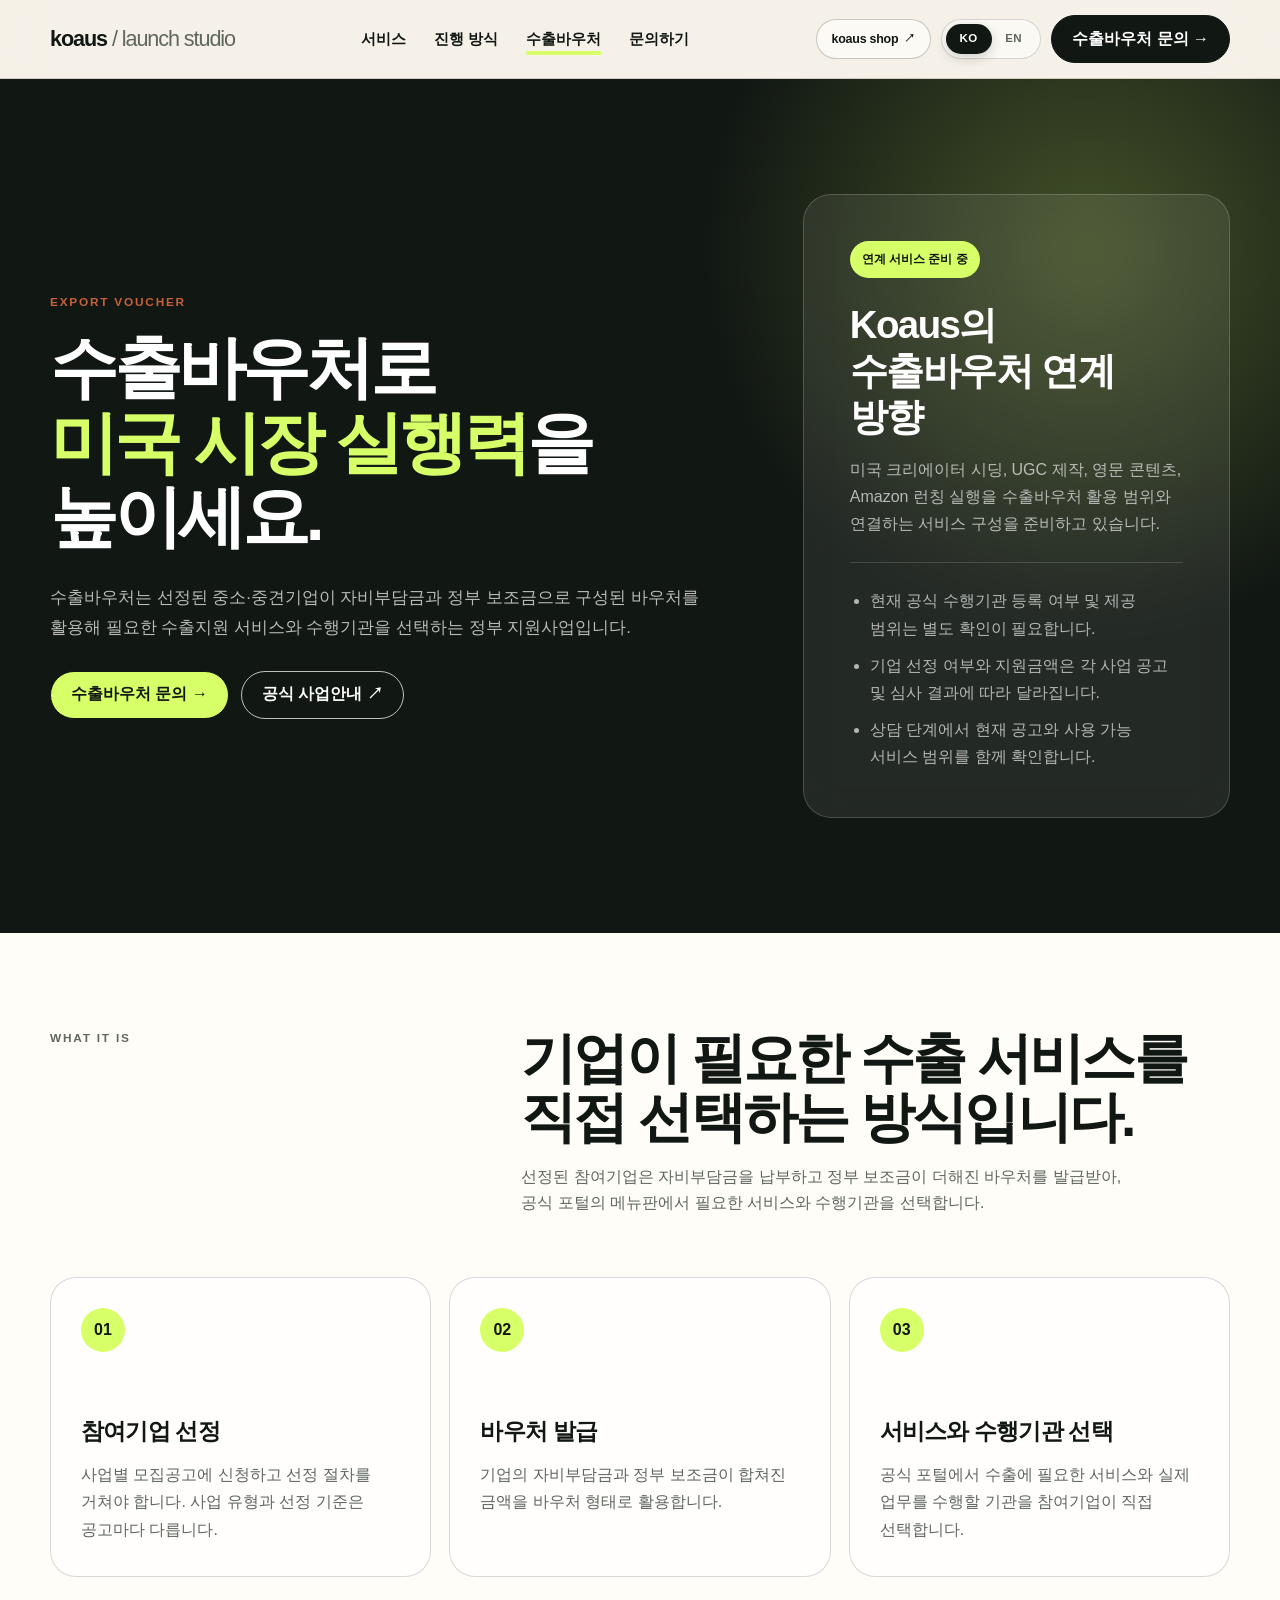
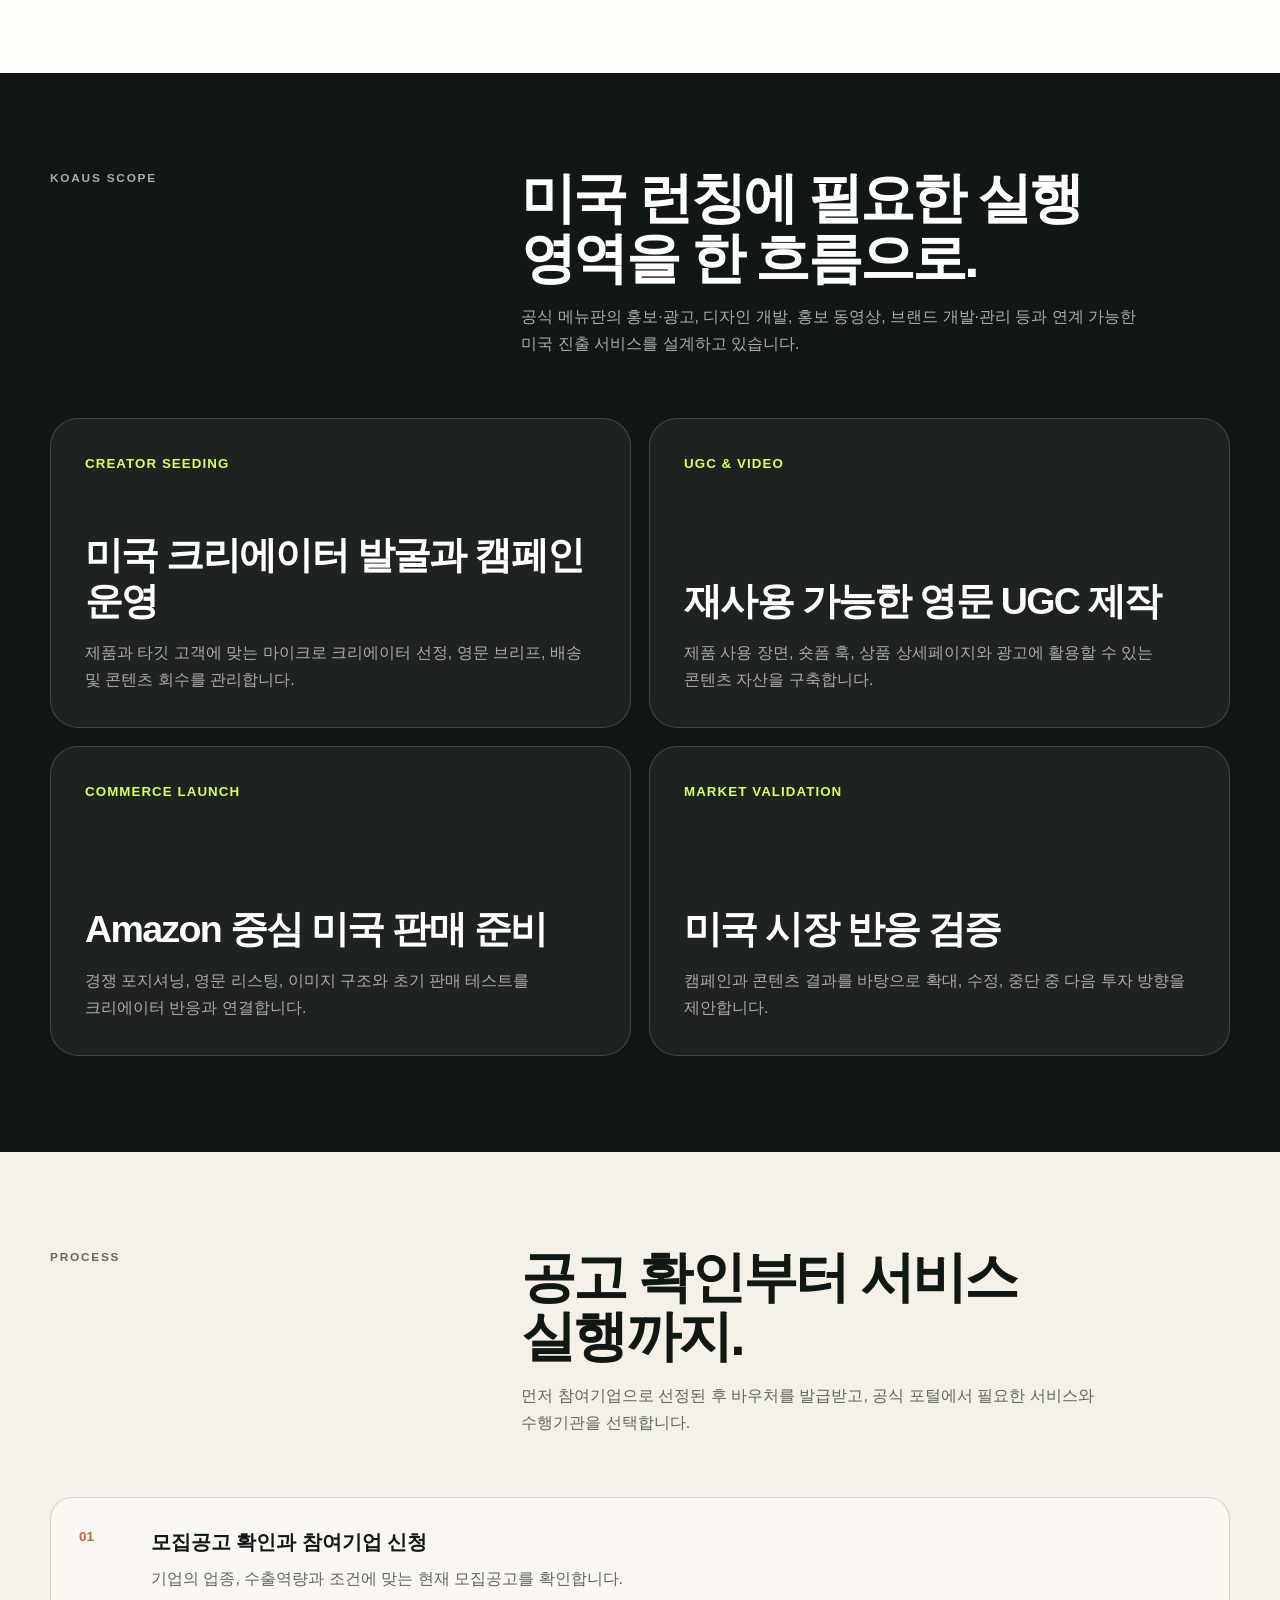
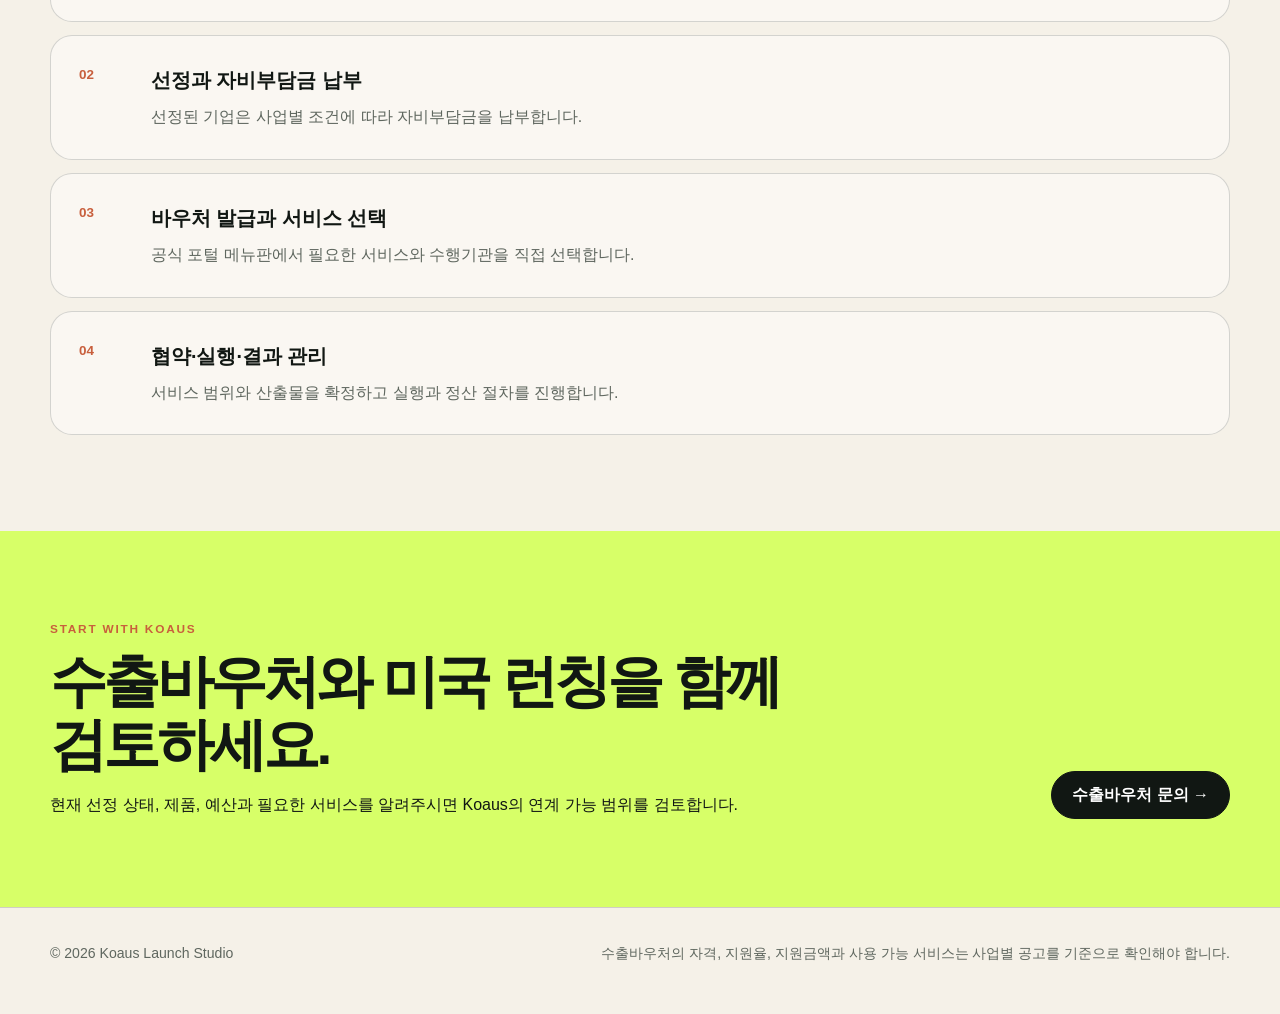
==== export-voucher.html @ f1a24486 "Build Koaus launch studio MVP" ====
<!DOCTYPE html>
<html lang="ko">
<head>
  <meta charset="UTF-8" />
  <meta name="viewport" content="width=device-width, initial-scale=1.0" />
  <meta
    name="description"
    content="수출바우처 제도를 활용한 Koaus 미국 시장 진출 연계 서비스 안내입니다."
  />
  <meta name="theme-color" content="#111713" />
  <title>Koaus Launch Studio - 수출바우처 미국 진출 안내</title>
  <link rel="stylesheet" href="css/koahouse.css" />
  <link rel="stylesheet" href="css/koahouse-v2.css" />
  <script src="js/koahouse.js" defer></script>
</head>
<body class="export-voucher-page">
  <a class="skip-link" href="#main-content" data-i18n="skip">본문으로 바로가기</a>

  <header class="site-header">
    <div class="shell header-inner">
      <a class="wordmark" href="index.html" aria-label="Koaus home">koaus <span>/ launch studio</span></a>

      <nav class="desktop-nav" aria-label="Primary navigation">
        <a href="index.html#services" data-i18n="navServices">서비스</a>
        <a href="index.html#process" data-i18n="navProcess">진행 방식</a>
        <a class="is-current" href="export-voucher.html" data-i18n="navExportVoucher">수출바우처</a>
        <a href="index.html#contact" data-i18n="navContact">문의하기</a>
      </nav>

      <div class="header-actions">
        <a class="shop-switch-link" href="http://localhost:8001" aria-label="Go to Koaus Shop">
          koaus shop <span aria-hidden="true">↗</span>
        </a>

        <div class="language-toggle" aria-label="Language switcher">
          <button type="button" data-language="ko" class="is-active">KO</button>
          <button type="button" data-language="en">EN</button>
        </div>

        <a class="button button--dark" href="index.html?inquiry=export-voucher#contact" data-i18n="exportInquiryButton">
          수출바우처 문의
        </a>

        <button class="menu-toggle" type="button" aria-expanded="false" aria-controls="mobile-menu">
          ☰
        </button>
      </div>
    </div>

    <nav class="mobile-menu" id="mobile-menu" hidden>
      <a href="index.html#services" data-i18n="navServices">서비스</a>
      <a href="index.html#process" data-i18n="navProcess">진행 방식</a>
      <a class="mobile-export-voucher-link" href="export-voucher.html" data-i18n="navExportVoucher">수출바우처</a>
      <a href="index.html?inquiry=export-voucher#contact" data-i18n="exportInquiryButton">수출바우처 문의</a>
      <a class="mobile-shop-link" href="http://localhost:8001">koaus shop <span aria-hidden="true">↗</span></a>
    </nav>
  </header>

  <main id="main-content">
    <section class="export-hero">
      <div class="shell export-hero__grid">
        <div class="export-hero__copy" data-reveal>
          <p class="section-kicker" data-i18n="exportKicker">EXPORT VOUCHER</p>
          <h1 data-i18n="exportTitle">수출바우처로<br /><em>미국 시장 실행력</em>을 높이세요.</h1>
          <p data-i18n="exportIntro">
            수출바우처는 선정된 중소·중견기업이 자비부담금과 정부 보조금으로 구성된 바우처를 활용해
            필요한 수출지원 서비스와 수행기관을 선택하는 정부 지원사업입니다.
          </p>
          <div class="hero-actions">
            <a class="button button--lime" href="index.html?inquiry=export-voucher#contact" data-i18n="exportInquiryButton">
              수출바우처 문의 →
            </a>
            <a
              class="button button--ghost export-official-link"
              href="https://www.exportvoucher.com/portal/bizinfo/voucher_01"
              target="_blank"
              rel="noopener noreferrer"
              data-i18n="officialPortal"
            >
              공식 사업안내 ↗
            </a>
          </div>
        </div>

        <aside class="export-status-card" data-reveal>
          <span class="export-status-card__badge" data-i18n="preparingBadge">연계 서비스 준비 중</span>
          <h2 data-i18n="exportStatusTitle">Koaus의 수출바우처 연계 방향</h2>
          <p data-i18n="exportStatusBody">
            미국 크리에이터 시딩, UGC 제작, 영문 콘텐츠, Amazon 런칭 실행을 수출바우처 활용 범위와 연결하는
            서비스 구성을 준비하고 있습니다.
          </p>
          <ul>
            <li data-i18n="exportStatus1">현재 공식 수행기관 등록 여부 및 제공 범위는 별도 확인이 필요합니다.</li>
            <li data-i18n="exportStatus2">기업 선정 여부와 지원금액은 각 사업 공고 및 심사 결과에 따라 달라집니다.</li>
            <li data-i18n="exportStatus3">상담 단계에서 현재 공고와 사용 가능 서비스 범위를 함께 확인합니다.</li>
          </ul>
        </aside>
      </div>
    </section>

    <section class="section section--cream">
      <div class="shell">
        <div class="section-heading" data-reveal>
          <p class="section-kicker" data-i18n="exportWhatKicker">WHAT IT IS</p>
          <div>
            <h2 data-i18n="exportWhatTitle">기업이 필요한 수출 서비스를 직접 선택하는 방식입니다.</h2>
            <p data-i18n="exportWhatBody">
              선정된 참여기업은 자비부담금을 납부하고 정부 보조금이 더해진 바우처를 발급받아,
              공식 포털의 메뉴판에서 필요한 서비스와 수행기관을 선택합니다.
            </p>
          </div>
        </div>

        <div class="export-info-grid">
          <article class="export-info-card" data-reveal>
            <span>01</span>
            <h3 data-i18n="exportCard1Title">참여기업 선정</h3>
            <p data-i18n="exportCard1Body">
              사업별 모집공고에 신청하고 선정 절차를 거쳐야 합니다. 사업 유형과 선정 기준은 공고마다 다릅니다.
            </p>
          </article>
          <article class="export-info-card" data-reveal>
            <span>02</span>
            <h3 data-i18n="exportCard2Title">바우처 발급</h3>
            <p data-i18n="exportCard2Body">
              기업의 자비부담금과 정부 보조금이 합쳐진 금액을 바우처 형태로 활용합니다.
            </p>
          </article>
          <article class="export-info-card" data-reveal>
            <span>03</span>
            <h3 data-i18n="exportCard3Title">서비스와 수행기관 선택</h3>
            <p data-i18n="exportCard3Body">
              공식 포털에서 수출에 필요한 서비스와 실제 업무를 수행할 기관을 참여기업이 직접 선택합니다.
            </p>
          </article>
        </div>
      </div>
    </section>

    <section class="section section--ink">
      <div class="shell">
        <div class="section-heading" data-reveal>
          <p class="section-kicker" data-i18n="exportServiceKicker">KOAUS SCOPE</p>
          <div>
            <h2 data-i18n="exportServiceTitle">미국 런칭에 필요한 실행 영역을 한 흐름으로.</h2>
            <p data-i18n="exportServiceBody">
              공식 메뉴판의 홍보·광고, 디자인 개발, 홍보 동영상, 브랜드 개발·관리 등과 연계 가능한
              미국 진출 서비스를 설계하고 있습니다.
            </p>
          </div>
        </div>

        <div class="export-scope-grid">
          <article class="export-scope-card" data-reveal>
            <small data-i18n="exportScope1Small">Creator Seeding</small>
            <h3 data-i18n="exportScope1Title">미국 크리에이터 발굴과 캠페인 운영</h3>
            <p data-i18n="exportScope1Body">
              제품과 타깃 고객에 맞는 마이크로 크리에이터 선정, 영문 브리프, 배송 및 콘텐츠 회수를 관리합니다.
            </p>
          </article>

          <article class="export-scope-card" data-reveal>
            <small data-i18n="exportScope2Small">UGC & Video</small>
            <h3 data-i18n="exportScope2Title">재사용 가능한 영문 UGC 제작</h3>
            <p data-i18n="exportScope2Body">
              제품 사용 장면, 숏폼 훅, 상품 상세페이지와 광고에 활용할 수 있는 콘텐츠 자산을 구축합니다.
            </p>
          </article>

          <article class="export-scope-card" data-reveal>
            <small data-i18n="exportScope3Small">Commerce Launch</small>
            <h3 data-i18n="exportScope3Title">Amazon 중심 미국 판매 준비</h3>
            <p data-i18n="exportScope3Body">
              경쟁 포지셔닝, 영문 리스팅, 이미지 구조와 초기 판매 테스트를 크리에이터 반응과 연결합니다.
            </p>
          </article>

          <article class="export-scope-card" data-reveal>
            <small data-i18n="exportScope4Small">Market Validation</small>
            <h3 data-i18n="exportScope4Title">미국 시장 반응 검증</h3>
            <p data-i18n="exportScope4Body">
              캠페인과 콘텐츠 결과를 바탕으로 확대, 수정, 중단 중 다음 투자 방향을 제안합니다.
            </p>
          </article>
        </div>
      </div>
    </section>

    <section class="section export-process-section">
      <div class="shell">
        <div class="section-heading" data-reveal>
          <p class="section-kicker" data-i18n="exportProcessKicker">PROCESS</p>
          <div>
            <h2 data-i18n="exportProcessTitle">공고 확인부터 서비스 실행까지.</h2>
            <p data-i18n="exportProcessBody">
              먼저 참여기업으로 선정된 후 바우처를 발급받고, 공식 포털에서 필요한 서비스와 수행기관을 선택합니다.
            </p>
          </div>
        </div>

        <ol class="export-process-list">
          <li data-reveal>
            <b>01</b>
            <div>
              <h3 data-i18n="exportStep1Title">모집공고 확인과 참여기업 신청</h3>
              <p data-i18n="exportStep1Body">기업의 업종, 수출역량과 조건에 맞는 현재 모집공고를 확인합니다.</p>
            </div>
          </li>
          <li data-reveal>
            <b>02</b>
            <div>
              <h3 data-i18n="exportStep2Title">선정과 자비부담금 납부</h3>
              <p data-i18n="exportStep2Body">선정된 기업은 사업별 조건에 따라 자비부담금을 납부합니다.</p>
            </div>
          </li>
          <li data-reveal>
            <b>03</b>
            <div>
              <h3 data-i18n="exportStep3Title">바우처 발급과 서비스 선택</h3>
              <p data-i18n="exportStep3Body">공식 포털 메뉴판에서 필요한 서비스와 수행기관을 직접 선택합니다.</p>
            </div>
          </li>
          <li data-reveal>
            <b>04</b>
            <div>
              <h3 data-i18n="exportStep4Title">협약·실행·결과 관리</h3>
              <p data-i18n="exportStep4Body">서비스 범위와 산출물을 확정하고 실행과 정산 절차를 진행합니다.</p>
            </div>
          </li>
        </ol>
      </div>
    </section>

    <section class="export-final-cta">
      <div class="shell export-final-cta__inner" data-reveal>
        <div>
          <p class="section-kicker" data-i18n="exportFinalKicker">START WITH KOAUS</p>
          <h2 data-i18n="exportFinalTitle">수출바우처와 미국 런칭을 함께 검토하세요.</h2>
          <p data-i18n="exportFinalBody">
            현재 선정 상태, 제품, 예산과 필요한 서비스를 알려주시면 Koaus의 연계 가능 범위를 검토합니다.
          </p>
        </div>
        <a class="button button--dark" href="index.html?inquiry=export-voucher#contact" data-i18n="exportInquiryButton">
          수출바우처 문의 →
        </a>
      </div>
    </section>
  </main>

  <footer class="site-footer">
    <div class="shell footer-inner">
      <span>© 2026 Koaus Launch Studio</span>
      <span data-i18n="exportDisclaimer">
        수출바우처의 자격, 지원율, 지원금액과 사용 가능 서비스는 사업별 공고를 기준으로 확인해야 합니다.
      </span>
    </div>
  </footer>
</body>
</html>
---- css/koahouse.css ----
:root {
  --ink: #111713;
  --paper: #f5f1e8;
  --cream: #fffdf8;
  --sage: #cbd8c8;
  --lime: #d7ff68;
  --rust: #c85f3d;
  --line: rgba(17, 23, 19, 0.16);
  --muted: #5f675f;
  --radius: 28px;
  --shadow: 0 24px 80px rgba(34, 43, 35, 0.12);
}

* { box-sizing: border-box; }
html { scroll-behavior: smooth; }
body {
  margin: 0;
  color: var(--ink);
  background: var(--paper);
  font-family: Inter, ui-sans-serif, -apple-system, BlinkMacSystemFont, "Segoe UI", sans-serif;
  line-height: 1.55;
}
a { color: inherit; }
button, input, select, textarea { font: inherit; }
img, video { display: block; max-width: 100%; }
.shell { width: min(1180px, calc(100% - 40px)); margin: 0 auto; }
.skip-link { position: fixed; left: 16px; top: -80px; background: var(--ink); color: white; padding: 12px 16px; z-index: 99; }
.skip-link:focus { top: 16px; }

.site-header {
  position: sticky;
  top: 0;
  z-index: 20;
  backdrop-filter: blur(18px);
  background: rgba(245, 241, 232, 0.88);
  border-bottom: 1px solid var(--line);
}
.header-inner { min-height: 78px; display: flex; align-items: center; justify-content: space-between; gap: 24px; }
.wordmark { text-decoration: none; font-size: 1.35rem; font-weight: 850; letter-spacing: -0.05em; }
.wordmark span { font-weight: 500; color: var(--muted); }
.desktop-nav { display: flex; align-items: center; gap: 28px; }
.desktop-nav a { text-decoration: none; font-size: 0.92rem; font-weight: 700; }
.header-actions { display: flex; gap: 10px; align-items: center; }
.button {
  border: 1px solid var(--ink);
  border-radius: 999px;
  min-height: 48px;
  padding: 0 20px;
  display: inline-flex;
  align-items: center;
  justify-content: center;
  gap: 9px;
  font-weight: 800;
  text-decoration: none;
  cursor: pointer;
  transition: transform .2s ease, box-shadow .2s ease, background .2s ease;
}
.button:hover { transform: translateY(-2px); box-shadow: 0 10px 24px rgba(0,0,0,.11); }
.button--dark { background: var(--ink); color: white; }
.button--lime { background: var(--lime); color: var(--ink); }
.button--ghost { background: transparent; }
.menu-toggle { display: none; border: 0; background: transparent; font-size: 1.45rem; }
.mobile-menu { padding: 8px 20px 24px; display: grid; gap: 12px; border-top: 1px solid var(--line); }
.mobile-menu[hidden] { display: none; }
.mobile-menu a { text-decoration: none; font-weight: 750; }

.hero { padding: 54px 0 28px; }
.hero-grid { display: grid; grid-template-columns: 1.08fr .92fr; gap: 34px; align-items: stretch; }
.hero-copy, .hero-visual { min-height: 610px; border-radius: 36px; overflow: hidden; }
.hero-copy { padding: clamp(34px, 6vw, 76px); background: var(--ink); color: white; display: flex; flex-direction: column; justify-content: center; }
.eyebrow { text-transform: uppercase; letter-spacing: .16em; font-size: .75rem; font-weight: 850; color: var(--lime); }
h1 { margin: 18px 0 22px; max-width: 820px; font-size: clamp(3.2rem, 7.3vw, 7.6rem); line-height: .92; letter-spacing: -.075em; }
h1 em { color: var(--lime); font-style: normal; }
.hero-copy > p:not(.eyebrow) { max-width: 660px; color: rgba(255,255,255,.74); font-size: clamp(1rem, 1.7vw, 1.25rem); }
.hero-actions { margin-top: 28px; display: flex; flex-wrap: wrap; gap: 12px; }
.hero-proof { margin-top: 34px; padding-top: 26px; border-top: 1px solid rgba(255,255,255,.18); display: grid; grid-template-columns: repeat(3, 1fr); gap: 18px; }
.hero-proof strong { display: block; font-size: 1.4rem; }
.hero-proof span { display: block; color: rgba(255,255,255,.58); font-size: .82rem; }
.hero-visual { position: relative; background: #d8cab6; }
.hero-visual img { width: 100%; height: 100%; object-fit: cover; }
.hero-card { position: absolute; left: 24px; right: 24px; bottom: 24px; padding: 22px; border-radius: 22px; background: rgba(255,253,248,.9); backdrop-filter: blur(16px); box-shadow: var(--shadow); }
.hero-card-top { display: flex; align-items: center; justify-content: space-between; gap: 16px; }
.hero-card h2 { margin: 8px 0 4px; font-size: 1.45rem; letter-spacing: -.04em; }
.hero-card p { margin: 0; color: var(--muted); }
.pill { border-radius: 999px; padding: 7px 10px; background: var(--lime); font-size: .76rem; font-weight: 850; }

.logo-strip { padding: 24px 0 70px; }
.logo-strip-inner { padding: 22px 26px; display: flex; align-items: center; justify-content: space-between; gap: 18px; border-top: 1px solid var(--line); border-bottom: 1px solid var(--line); color: var(--muted); }
.logo-strip strong { color: var(--ink); }

.section { padding: 96px 0; }
.section--cream { background: var(--cream); }
.section--ink { background: var(--ink); color: white; }
.section-heading { display: grid; grid-template-columns: .75fr 1.25fr; gap: 46px; align-items: start; margin-bottom: 44px; }
.section-kicker { margin: 0; text-transform: uppercase; letter-spacing: .15em; font-size: .74rem; font-weight: 850; color: var(--rust); }
.section--ink .section-kicker { color: var(--lime); }
.section-heading h2 { margin: 0; font-size: clamp(2.5rem, 5vw, 5.3rem); letter-spacing: -.065em; line-height: .98; }
.section-heading p { color: var(--muted); max-width: 620px; }
.section--ink .section-heading p { color: rgba(255,255,255,.65); }

.problem-grid, .service-grid, .proof-grid { display: grid; grid-template-columns: repeat(3, 1fr); gap: 18px; }
.problem-card, .service-card, .proof-card { border: 1px solid var(--line); border-radius: var(--radius); padding: 28px; background: rgba(255,255,255,.48); }
.problem-card span, .service-card span { display: inline-flex; width: 42px; height: 42px; align-items: center; justify-content: center; border-radius: 50%; background: var(--ink); color: white; font-weight: 850; }
.problem-card h3, .service-card h3, .proof-card h3 { margin: 28px 0 12px; font-size: 1.4rem; letter-spacing: -.035em; }
.problem-card p, .service-card p, .proof-card p { margin: 0; color: var(--muted); }
.service-card { position: relative; overflow: hidden; min-height: 390px; display: flex; flex-direction: column; }
.service-card:nth-child(2) { background: var(--sage); }
.service-card:nth-child(3) { background: var(--lime); }
.service-card ul { margin: auto 0 0; padding: 22px 0 0; list-style: none; border-top: 1px solid var(--line); }
.service-card li { padding: 5px 0; font-size: .93rem; }
.service-card small { color: var(--muted); font-weight: 750; }

.process { display: grid; grid-template-columns: 1fr 1fr; gap: 18px; }
.process-visual { border-radius: 32px; overflow: hidden; min-height: 580px; }
.process-visual video, .process-visual img { width: 100%; height: 100%; object-fit: cover; }
.process-list { display: grid; gap: 12px; }
.process-step { padding: 24px; border: 1px solid rgba(255,255,255,.16); border-radius: 22px; display: grid; grid-template-columns: 48px 1fr; gap: 18px; }
.process-step b { color: var(--lime); }
.process-step h3 { margin: 0 0 6px; font-size: 1.18rem; }
.process-step p { margin: 0; color: rgba(255,255,255,.62); }

.proof-card { background: white; }
.proof-card strong { display: block; font-size: clamp(2.6rem, 5vw, 5rem); line-height: 1; letter-spacing: -.06em; }
.proof-card:nth-child(2) { background: var(--ink); color: white; }
.proof-card:nth-child(2) p { color: rgba(255,255,255,.62); }
.proof-card:nth-child(3) { background: var(--rust); color: white; }
.proof-card:nth-child(3) p { color: rgba(255,255,255,.7); }

.fit-wrap { border-radius: 36px; background: var(--sage); padding: clamp(28px, 5vw, 62px); display: grid; grid-template-columns: .8fr 1.2fr; gap: 40px; }
.fit-wrap h2 { margin: 12px 0; font-size: clamp(2.4rem, 4.5vw, 4.7rem); line-height: 1; letter-spacing: -.06em; }
.fit-list { display: grid; gap: 12px; }
.fit-item { padding: 18px 20px; background: rgba(255,255,255,.62); border-radius: 18px; display: flex; gap: 12px; align-items: flex-start; }
.fit-item b { width: 24px; height: 24px; border-radius: 50%; background: var(--ink); color: white; display: inline-flex; align-items: center; justify-content: center; flex: 0 0 auto; }

.cta { padding: 100px 0; }
.cta-card { padding: clamp(34px, 7vw, 90px); border-radius: 38px; background: var(--lime); text-align: center; }
.cta-card h2 { margin: 0 auto 18px; max-width: 900px; font-size: clamp(3rem, 7vw, 7rem); letter-spacing: -.075em; line-height: .92; }
.cta-card p { max-width: 660px; margin: 0 auto 28px; }

.site-footer { padding: 34px 0 48px; border-top: 1px solid var(--line); }
.footer-inner { display: flex; justify-content: space-between; gap: 24px; color: var(--muted); font-size: .88rem; }
.footer-links { display: flex; gap: 18px; }

[data-reveal] { opacity: 0; transform: translateY(24px); transition: opacity .7s ease, transform .7s ease; }
[data-reveal].is-visible { opacity: 1; transform: none; }

@media (max-width: 900px) {
  .desktop-nav, .header-actions .button { display: none; }
  .menu-toggle { display: inline-flex; }
  .hero-grid, .section-heading, .process, .fit-wrap { grid-template-columns: 1fr; }
  .hero-copy, .hero-visual { min-height: auto; }
  .hero-visual { aspect-ratio: 4/5; }
  .problem-grid, .service-grid, .proof-grid { grid-template-columns: 1fr; }
  .hero-proof { grid-template-columns: 1fr; }
  .logo-strip-inner { align-items: flex-start; flex-direction: column; }
}

@media (max-width: 560px) {
  .shell { width: min(100% - 24px, 1180px); }
  .header-inner { min-height: 66px; }
  .hero { padding-top: 18px; }
  .hero-copy { padding: 32px 24px; border-radius: 26px; }
  .hero-visual { border-radius: 26px; }
  h1 { font-size: 3.15rem; }
  .section { padding: 72px 0; }
  .section-heading { gap: 16px; }
  .footer-inner { flex-direction: column; }
}

@media (prefers-reduced-motion: reduce) {
  *, *::before, *::after { scroll-behavior: auto !important; transition: none !important; }
  [data-reveal] { opacity: 1; transform: none; }
}
---- css/koahouse-v2.css ----
.language-toggle{position:relative;isolation:isolate;display:grid;width:100px;height:40px;padding:4px;border:1px solid var(--line);grid-template-columns:repeat(2,1fr);align-items:stretch;border-radius:999px;background:rgba(255,255,255,.55);box-shadow:inset 0 0 0 1px rgba(255,255,255,.35);transition:border-color .2s ease,background .2s ease}.language-toggle::before{position:absolute;z-index:1;top:4px;bottom:4px;left:4px;width:46px;border-radius:999px;background:var(--ink);box-shadow:0 4px 12px rgba(17,23,19,.18);content:"";transition:transform .26s cubic-bezier(.2,.8,.2,1)}.language-toggle:has([data-language="en"].is-active)::before{transform:translateX(46px)}.language-toggle button{position:relative;z-index:2;display:grid;border:0;place-items:center;color:var(--muted);background:transparent;border-radius:999px;cursor:pointer;font-size:.72rem;font-weight:850;letter-spacing:.04em;transition:color .22s ease}.language-toggle button.is-active{color:#fff}.language-toggle:hover{border-color:rgba(17,23,19,.34);background:rgba(255,255,255,.78)}.language-toggle:focus-within{outline:3px solid rgba(215,255,104,.55);outline-offset:3px}.language-toggle button:focus-visible{outline:0}.lead-card{max-width:860px;margin:0 auto;background:rgba(255,255,255,.74);border:1px solid rgba(17,23,19,.15);border-radius:28px;padding:clamp(24px,5vw,48px);text-align:left}.lead-grid{display:grid;grid-template-columns:1fr 1fr;gap:18px}.lead-field{display:grid;gap:8px}.lead-field--full{grid-column:1/-1}.lead-field label{font-size:.86rem;font-weight:800}.lead-field input,.lead-field select,.lead-field textarea{width:100%;border:1px solid rgba(17,23,19,.22);border-radius:14px;background:#fff;padding:14px 15px;color:var(--ink)}.lead-field textarea{resize:vertical}.lead-consent{display:flex;gap:10px;align-items:flex-start;margin:18px 0;font-size:.86rem;color:var(--muted)}.lead-consent input{margin-top:4px}.form-message{min-height:1.5em;margin:12px 0 0;font-weight:800}.form-note{font-size:.78rem;color:var(--muted);margin:10px 0 0}.cta-card .lead-card h3{margin:0 0 8px;font-size:1.6rem}.cta-card .lead-card>p{margin:0 0 24px;text-align:left}.header-actions{flex-wrap:wrap}.audience-note{max-width:820px;margin:0 auto 30px;text-align:center;color:var(--muted)}@media(max-width:900px){.language-toggle{margin-left:auto}.header-actions{gap:6px}.lead-grid{grid-template-columns:1fr}.lead-field--full{grid-column:auto}}@media(max-width:560px){.wordmark span{display:none}.language-toggle{width:92px;height:38px}.language-toggle::before{width:42px}.language-toggle:has([data-language="en"].is-active)::before{transform:translateX(42px)}.lead-card{padding:22px 18px}}@media(prefers-reduced-motion:reduce){.language-toggle,.language-toggle::before,.language-toggle button{transition:none}}

/* Korean typography: smaller display type, roomier reading rhythm */
html[lang="ko"] body {
  line-height: 1.68;
  word-break: keep-all;
  overflow-wrap: break-word;
}

html[lang="ko"] h1 {
  font-size: clamp(2.75rem, 6.2vw, 6.4rem);
  line-height: 1.03;
  letter-spacing: -0.06em;
}

html[lang="ko"] .hero-copy > p:not(.eyebrow) {
  font-size: clamp(0.98rem, 1.45vw, 1.12rem);
  line-height: 1.75;
}

html[lang="ko"] .section-heading h2 {
  font-size: clamp(2.15rem, 4.3vw, 4.55rem);
  line-height: 1.08;
  letter-spacing: -0.05em;
}

html[lang="ko"] .fit-wrap h2 {
  font-size: clamp(2.05rem, 3.9vw, 4.05rem);
  line-height: 1.1;
  letter-spacing: -0.05em;
}

html[lang="ko"] .cta-card > h2 {
  font-size: clamp(2.5rem, 5.9vw, 5.85rem);
  line-height: 1.04;
  letter-spacing: -0.06em;
}

html[lang="ko"] .hero-card h2 {
  font-size: 1.3rem;
  line-height: 1.35;
}

html[lang="ko"] .problem-card h3,
html[lang="ko"] .service-card h3,
html[lang="ko"] .proof-card h3 {
  font-size: 1.25rem;
  line-height: 1.45;
}

html[lang="ko"] .process-step h3 {
  font-size: 1.08rem;
  line-height: 1.45;
}

html[lang="ko"] .cta-card .lead-card h3 {
  font-size: 1.45rem;
  line-height: 1.4;
}

@media (max-width: 560px) {
  html[lang="ko"] h1 {
    font-size: 2.65rem;
    line-height: 1.08;
  }

  html[lang="ko"] .section-heading h2 {
    font-size: 2.2rem;
    line-height: 1.12;
  }

  html[lang="ko"] .fit-wrap h2 {
    font-size: 2.15rem;
  }

  html[lang="ko"] .cta-card > h2 {
    font-size: 2.55rem;
    line-height: 1.08;
  }
}
/* End Korean typography */

/* English typography: reduced display scale */
html[lang="en"] body {
  line-height: 1.62;
}

html[lang="en"] h1 {
  font-size: clamp(2.9rem, 6.35vw, 6.55rem);
  line-height: 0.98;
  letter-spacing: -0.067em;
}

html[lang="en"] .hero-copy > p:not(.eyebrow) {
  font-size: clamp(0.98rem, 1.5vw, 1.14rem);
  line-height: 1.68;
}

html[lang="en"] .section-heading h2 {
  font-size: clamp(2.25rem, 4.45vw, 4.65rem);
  line-height: 1.02;
  letter-spacing: -0.057em;
}

html[lang="en"] .fit-wrap h2 {
  font-size: clamp(2.15rem, 4vw, 4.15rem);
  line-height: 1.04;
  letter-spacing: -0.055em;
}

html[lang="en"] .cta-card > h2 {
  font-size: clamp(2.65rem, 6vw, 5.95rem);
  line-height: 0.99;
  letter-spacing: -0.065em;
}

html[lang="en"] .hero-card h2 {
  font-size: 1.32rem;
  line-height: 1.28;
}

html[lang="en"] .problem-card h3,
html[lang="en"] .service-card h3,
html[lang="en"] .proof-card h3 {
  font-size: 1.28rem;
  line-height: 1.34;
}

html[lang="en"] .process-step h3 {
  font-size: 1.1rem;
  line-height: 1.35;
}

html[lang="en"] .cta-card .lead-card h3 {
  font-size: 1.48rem;
  line-height: 1.32;
}

@media (max-width: 560px) {
  html[lang="en"] h1 {
    font-size: 2.7rem;
    line-height: 1.02;
  }

  html[lang="en"] .section-heading h2 {
    font-size: 2.25rem;
    line-height: 1.06;
  }

  html[lang="en"] .fit-wrap h2 {
    font-size: 2.2rem;
  }

  html[lang="en"] .cta-card > h2 {
    font-size: 2.6rem;
    line-height: 1.03;
  }
}
/* End English typography */

/* UGC mosaic hero */
.hero--ugc {
  position: relative;
  isolation: isolate;
  min-height: min(900px, calc(100svh - 78px));
  padding: 0;
  overflow: hidden;
  color: #fff;
  background: #080a09;
}

.ugc-mosaic {
  position: absolute;
  z-index: -3;
  inset: -14% -2% -18%;
  display: grid;
  grid-template-columns: repeat(3, minmax(0, 1fr));
  gap: 10px;
  transform: scale(1.04);
}

.ugc-column {
  min-width: 0;
  overflow: hidden;
}

.ugc-column--1 { transform: translateY(-4%); }
.ugc-column--2 { transform: translateY(-13%); }
.ugc-column--3 { transform: translateY(-8%); }

.ugc-track {
  display: flex;
  flex-direction: column;
  animation: ugc-vertical-loop var(--ugc-duration) linear infinite;
  animation-direction: var(--ugc-direction);
  will-change: transform;
}

.ugc-loop-set {
  display: grid;
  gap: 10px;
  padding-bottom: 10px;
}

.ugc-card {
  position: relative;
  overflow: hidden;
  aspect-ratio: 9 / 16;
  min-height: 0;
  background: #222;
}

.ugc-card video {
  width: 100%;
  height: 100%;
  object-fit: cover;
  filter: saturate(.88) contrast(1.04);
}

.hero-ugc-shade {
  position: absolute;
  z-index: -2;
  inset: 0;
  background:
    linear-gradient(90deg, rgba(6, 8, 7, .95) 0%, rgba(6, 8, 7, .82) 35%, rgba(6, 8, 7, .32) 70%, rgba(6, 8, 7, .48) 100%),
    linear-gradient(180deg, rgba(6, 8, 7, .26) 0%, rgba(6, 8, 7, .08) 48%, rgba(6, 8, 7, .82) 100%);
}

.hero-ugc-inner {
  min-height: min(900px, calc(100svh - 78px));
  padding-top: clamp(72px, 10vh, 120px);
  padding-bottom: 42px;
  display: flex;
  flex-direction: column;
  justify-content: space-between;
}

.hero-ugc-copy {
  width: min(760px, 68%);
  padding-top: 3vh;
}

.hero--ugc h1 {
  max-width: 760px;
  margin: 18px 0 22px;
  text-wrap: balance;
  text-shadow: 0 5px 30px rgba(0, 0, 0, .28);
}

.hero--ugc h1 em {
  display: inline;
  padding: .01em .12em .06em;
  color: var(--ink);
  background: var(--lime);
  box-decoration-break: clone;
  -webkit-box-decoration-break: clone;
}

.hero-ugc-body {
  max-width: 650px;
  margin: 0;
  color: rgba(255, 255, 255, .78);
  font-size: clamp(1rem, 1.4vw, 1.14rem);
  line-height: 1.72;
  text-shadow: 0 2px 20px rgba(0, 0, 0, .28);
}

.button--glass {
  border-color: rgba(255, 255, 255, .72);
  color: #fff;
  background: rgba(8, 10, 9, .25);
  backdrop-filter: blur(10px);
}

.button--glass:hover {
  background: rgba(255, 255, 255, .12);
}

.hero-ugc-proof {
  width: min(760px, 70%);
  display: grid;
  grid-template-columns: repeat(3, 1fr);
  overflow: hidden;
  border: 1px solid rgba(255, 255, 255, .25);
  border-radius: 22px;
  background: rgba(8, 10, 9, .58);
  backdrop-filter: blur(14px);
  box-shadow: 0 24px 70px rgba(0, 0, 0, .2);
}

.hero-ugc-proof > div {
  min-height: 116px;
  padding: 23px 25px;
}

.hero-ugc-proof > div + div {
  border-left: 1px solid rgba(255, 255, 255, .17);
}

.hero-ugc-proof strong {
  display: block;
  margin-bottom: 9px;
  color: #fff;
  font-size: clamp(1.35rem, 2.4vw, 2rem);
  line-height: 1;
  letter-spacing: -.04em;
}

.hero-ugc-proof span {
  display: block;
  color: rgba(255, 255, 255, .63);
  font-size: .8rem;
  line-height: 1.4;
}

@keyframes ugc-vertical-loop {
  from { transform: translateY(0); }
  to { transform: translateY(-50%); }
}

@media (max-width: 900px) {
  .hero--ugc,
  .hero-ugc-inner {
    min-height: 780px;
  }

  .ugc-mosaic {
    inset: -8% -24% -12% -2%;
  }

  .hero-ugc-copy,
  .hero-ugc-proof {
    width: min(680px, 90%);
  }

  .hero-ugc-shade {
    background:
      linear-gradient(90deg, rgba(6, 8, 7, .94) 0%, rgba(6, 8, 7, .73) 58%, rgba(6, 8, 7, .42) 100%),
      linear-gradient(180deg, rgba(6, 8, 7, .18) 0%, rgba(6, 8, 7, .1) 52%, rgba(6, 8, 7, .88) 100%);
  }
}

@media (max-width: 560px) {
  .hero--ugc,
  .hero-ugc-inner {
    min-height: 760px;
  }

  .ugc-mosaic {
    inset: -4% -48% -8% -5%;
    grid-template-columns: repeat(3, minmax(180px, 1fr));
    gap: 7px;
  }

  .ugc-loop-set {
    gap: 7px;
    padding-bottom: 7px;
  }

  .hero-ugc-inner {
    padding-top: 58px;
    padding-bottom: 18px;
  }

  .hero-ugc-copy,
  .hero-ugc-proof {
    width: 100%;
  }

  .hero-ugc-body {
    max-width: 92%;
    font-size: .96rem;
  }

  .hero-ugc-proof {
    grid-template-columns: 1fr;
    border-radius: 18px;
  }

  .hero-ugc-proof > div {
    min-height: auto;
    padding: 14px 18px;
    display: grid;
    grid-template-columns: 112px 1fr;
    align-items: center;
    gap: 12px;
  }

  .hero-ugc-proof > div + div {
    border-top: 1px solid rgba(255, 255, 255, .17);
    border-left: 0;
  }

  .hero-ugc-proof strong {
    margin: 0;
    font-size: 1.25rem;
  }

  .hero-ugc-proof span {
    font-size: .76rem;
  }
}

@media (prefers-reduced-motion: reduce) {
  .ugc-track { animation: none; }
  .ugc-loop-set:nth-child(2) { display: none; }
}
/* End UGC mosaic hero */

/* Right-side UGC hero layout */
@media (min-width: 901px) {
  .hero--ugc {
    min-height: min(820px, calc(100svh - 78px));
    background: #080a09;
  }

  .ugc-mosaic {
    top: -10%;
    right: 0;
    bottom: -12%;
    left: auto;
    width: 58%;
    gap: 9px;
    overflow: hidden;
    border-radius: 34px 0 0 34px;
    transform: none;
    box-shadow: -30px 0 80px rgba(0, 0, 0, 0.2);
  }

  .ugc-loop-set {
    gap: 9px;
    padding-bottom: 9px;
  }

  .hero-ugc-shade {
    background:
      linear-gradient(
        90deg,
        #080a09 0%,
        #080a09 36%,
        rgba(8, 10, 9, 0.98) 41%,
        rgba(8, 10, 9, 0.83) 49%,
        rgba(8, 10, 9, 0.36) 68%,
        rgba(8, 10, 9, 0.16) 100%
      ),
      linear-gradient(
        180deg,
        rgba(8, 10, 9, 0.18) 0%,
        rgba(8, 10, 9, 0.04) 50%,
        rgba(8, 10, 9, 0.58) 100%
      );
  }

  .hero-ugc-inner {
    min-height: min(820px, calc(100svh - 78px));
    padding-top: clamp(68px, 9vh, 104px);
    padding-bottom: 34px;
  }

  .hero-ugc-copy {
    width: min(590px, 42%);
    padding-top: 1vh;
  }

  .hero--ugc h1 {
    max-width: 590px;
  }

  .hero-ugc-body {
    max-width: 540px;
  }

  .hero-ugc-proof {
    width: min(700px, 52%);
  }

  .hero-ugc-proof > div {
    min-height: 104px;
    padding: 20px 21px;
  }

  .hero-ugc-proof strong {
    font-size: clamp(1.2rem, 1.8vw, 1.75rem);
  }
}

@media (min-width: 561px) and (max-width: 900px) {
  .ugc-mosaic {
    top: -8%;
    right: -7%;
    bottom: -10%;
    left: auto;
    width: 66%;
    transform: none;
  }

  .hero-ugc-copy {
    width: min(560px, 60%);
  }

  .hero-ugc-proof {
    width: min(650px, 72%);
  }

  .hero-ugc-shade {
    background:
      linear-gradient(
        90deg,
        #080a09 0%,
        rgba(8, 10, 9, 0.96) 38%,
        rgba(8, 10, 9, 0.64) 62%,
        rgba(8, 10, 9, 0.24) 100%
      ),
      linear-gradient(
        180deg,
        rgba(8, 10, 9, 0.12) 0%,
        rgba(8, 10, 9, 0.08) 52%,
        rgba(8, 10, 9, 0.78) 100%
      );
  }
}

@media (max-width: 560px) {
  .ugc-mosaic {
    right: -54%;
    left: auto;
    width: 148%;
    transform: none;
  }
}
/* End right-side UGC hero layout */

/* Koaus Shop navigation switch */
.shop-switch-link {
  display: inline-flex;
  min-height: 40px;
  padding: 0 15px;
  align-items: center;
  justify-content: center;
  gap: 6px;
  border: 1px solid rgba(17, 23, 19, 0.22);
  border-radius: 999px;
  color: var(--ink);
  background: rgba(255, 255, 255, 0.56);
  text-decoration: none;
  font-size: 0.78rem;
  font-weight: 850;
  letter-spacing: -0.02em;
  white-space: nowrap;
  transition:
    transform 0.2s ease,
    border-color 0.2s ease,
    background 0.2s ease,
    box-shadow 0.2s ease;
}

.shop-switch-link span,
.mobile-shop-link span {
  font-size: 0.92em;
  transition: transform 0.2s ease;
}

.shop-switch-link:hover {
  border-color: var(--ink);
  background: var(--lime);
  box-shadow: 0 8px 22px rgba(17, 23, 19, 0.1);
  transform: translateY(-1px);
}

.shop-switch-link:hover span,
.mobile-shop-link:hover span {
  transform: translate(2px, -2px);
}

.shop-switch-link:focus-visible,
.mobile-shop-link:focus-visible {
  outline: 3px solid rgba(215, 255, 104, 0.58);
  outline-offset: 3px;
}

.mobile-shop-link {
  display: flex;
  min-height: 48px;
  padding: 0 16px;
  align-items: center;
  justify-content: space-between;
  border: 1px solid var(--line);
  border-radius: 14px;
  color: var(--ink);
  background: var(--lime);
  text-decoration: none;
  font-weight: 850;
}

@media (max-width: 900px) {
  .shop-switch-link {
    display: none;
  }
}

@media (min-width: 901px) {
  .mobile-shop-link {
    display: none;
  }
}
/* End Koaus Shop navigation switch */

/* U.S. launch inquiry CTA */
.launch-contact {
  padding: clamp(84px, 10vw, 148px) 0;
  color: #f7f4ed;
  background: #090a09;
}

.launch-contact__grid {
  display: grid;
  grid-template-columns: minmax(0, .88fr) minmax(540px, 1.12fr);
  gap: clamp(64px, 9vw, 150px);
  align-items: start;
}

.launch-contact__intro {
  position: sticky;
  top: 132px;
}

.launch-contact__kicker {
  margin: 0 0 30px;
  color: #938f86;
  font-size: .76rem;
  font-weight: 850;
  letter-spacing: .28em;
}

.launch-contact__intro h2 {
  max-width: 690px;
  margin: 0;
  color: #f7f4ed;
  font-size: clamp(3.2rem, 6.1vw, 6.7rem);
  line-height: .98;
  letter-spacing: -.075em;
}

html[lang="ko"] .launch-contact__intro h2 {
  font-size: clamp(3rem, 5.45vw, 5.9rem);
  line-height: 1.09;
  letter-spacing: -.062em;
  word-break: keep-all;
}

.launch-contact__intro > p:not(.launch-contact__kicker) {
  max-width: 620px;
  margin: 38px 0 0;
  color: #aaa69d;
  font-size: 1.04rem;
  line-height: 1.9;
}

.launch-contact__promise {
  max-width: 620px;
  margin-top: 52px;
  display: grid;
  grid-template-columns: 38px 1fr;
  gap: 14px 16px;
  padding-top: 30px;
  border-top: 1px solid rgba(255, 255, 255, .14);
}

.launch-contact__promise span {
  color: var(--lime);
  font-size: .72rem;
  font-weight: 850;
  letter-spacing: .08em;
}

.launch-contact__promise p {
  margin: 0;
  color: rgba(255, 255, 255, .58);
  font-size: .86rem;
  line-height: 1.55;
}

.launch-inquiry-form {
  display: grid;
  gap: 28px;
}

.launch-form-grid {
  display: grid;
  grid-template-columns: 1fr 1fr;
  gap: 28px 22px;
}

.launch-field {
  min-width: 0;
  display: grid;
  gap: 11px;
}

.launch-field--full {
  grid-column: 1 / -1;
}

.launch-field label,
.launch-choice-group legend {
  color: #bdb9b0;
  font-size: .78rem;
  font-weight: 800;
  letter-spacing: .025em;
}

.launch-field label b,
.launch-choice-group legend b {
  color: #ff5036;
}

.launch-field input,
.launch-field select,
.launch-field textarea {
  width: 100%;
  border: 1px solid rgba(255, 255, 255, .22);
  border-radius: 11px;
  color: #f7f4ed;
  background: #151615;
  font: inherit;
  outline: 0;
  transition:
    border-color .2s ease,
    box-shadow .2s ease,
    background .2s ease;
}

.launch-field input,
.launch-field select {
  min-height: 64px;
  padding: 0 20px;
}

.launch-field textarea {
  min-height: 180px;
  padding: 19px 20px;
  resize: vertical;
  line-height: 1.65;
}

.launch-field select {
  appearance: auto;
  cursor: pointer;
}

.launch-field input::placeholder,
.launch-field textarea::placeholder {
  color: #84817c;
}

.launch-field input:focus,
.launch-field select:focus,
.launch-field textarea:focus {
  border-color: #ff5036;
  background: #181918;
  box-shadow: 0 0 0 3px rgba(255, 80, 54, .12);
}

.launch-choice-group {
  min-width: 0;
  margin: 0;
  padding: 0;
  border: 0;
}

.launch-choice-group legend {
  margin-bottom: 14px;
}

.launch-chips {
  display: flex;
  flex-wrap: wrap;
  gap: 10px;
}

.launch-chips label {
  cursor: pointer;
}

.launch-chips input {
  position: absolute;
  width: 1px;
  height: 1px;
  overflow: hidden;
  opacity: 0;
  pointer-events: none;
}

.launch-chips label > span {
  min-height: 46px;
  padding: 0 18px;
  display: inline-flex;
  align-items: center;
  justify-content: center;
  gap: 5px;
  border: 1px solid rgba(226, 215, 190, .38);
  border-radius: 999px;
  color: #cac6bd;
  background: transparent;
  font-size: .85rem;
  font-weight: 750;
  white-space: nowrap;
  transition:
    color .2s ease,
    border-color .2s ease,
    background .2s ease,
    transform .2s ease;
}

.launch-chips small {
  font: inherit;
}

.launch-chips label:hover > span {
  border-color: rgba(255, 255, 255, .72);
  color: #fff;
  transform: translateY(-1px);
}

.launch-chips input:checked + span {
  border-color: #ff5036;
  color: #fff;
  background: rgba(255, 80, 54, .13);
  box-shadow: inset 0 0 0 1px rgba(255, 80, 54, .2);
}

.launch-chips input:focus-visible + span {
  outline: 3px solid rgba(215, 255, 104, .55);
  outline-offset: 3px;
}

.launch-consent {
  display: flex;
  gap: 11px;
  align-items: flex-start;
  color: #8f8c85;
  font-size: .78rem;
  line-height: 1.55;
  cursor: pointer;
}

.launch-consent input {
  margin-top: 3px;
  accent-color: #ff5036;
}

.launch-submit {
  width: 100%;
  min-height: 66px;
  border: 0;
  border-radius: 0;
  color: #fff;
  background: #ff5036;
  font-size: 1rem;
  font-weight: 850;
  cursor: pointer;
  transition:
    background .2s ease,
    transform .2s ease,
    box-shadow .2s ease;
}

.launch-submit:hover {
  background: #ff624b;
  box-shadow: 0 15px 38px rgba(255, 80, 54, .2);
  transform: translateY(-2px);
}

.launch-submit:focus-visible {
  outline: 3px solid var(--lime);
  outline-offset: 4px;
}

.launch-inquiry-form .form-message {
  min-height: 1.5em;
  margin: -12px 0 0;
  color: var(--lime);
  font-size: .86rem;
  font-weight: 800;
}

.launch-form-note {
  margin: -14px 0 0;
  color: #6f6c67;
  font-size: .7rem;
  line-height: 1.55;
}

@media (max-width: 1000px) {
  .launch-contact__grid {
    grid-template-columns: 1fr;
    gap: 64px;
  }

  .launch-contact__intro {
    position: static;
  }
}

@media (max-width: 620px) {
  .launch-contact {
    padding: 74px 0 90px;
  }

  .launch-contact__grid {
    gap: 52px;
  }

  .launch-contact__intro h2,
  html[lang="ko"] .launch-contact__intro h2 {
    font-size: 2.85rem;
    line-height: 1.12;
  }

  .launch-contact__intro > p:not(.launch-contact__kicker) {
    margin-top: 26px;
    font-size: .94rem;
    line-height: 1.78;
  }

  .launch-contact__promise {
    margin-top: 36px;
  }

  .launch-form-grid {
    grid-template-columns: 1fr;
    gap: 24px;
  }

  .launch-field input,
  .launch-field select {
    min-height: 58px;
  }

  .launch-chips label > span {
    min-height: 42px;
    padding: 0 14px;
    font-size: .8rem;
  }

  .launch-submit {
    min-height: 60px;
  }
}
/* End U.S. launch inquiry CTA */

/* Export Voucher page and inquiry refinement */
.desktop-nav .is-current {
  color: var(--ink);
  text-decoration: underline;
  text-decoration-color: var(--lime);
  text-decoration-thickness: 4px;
  text-underline-offset: 7px;
}

.mobile-export-voucher-link {
  color: var(--ink);
  background: rgba(215, 255, 104, .62);
}

.launch-field label b,
.launch-choice-group legend b {
  color: var(--lime);
}

.launch-field input:focus,
.launch-field select:focus,
.launch-field textarea:focus {
  border-color: var(--lime);
  box-shadow: 0 0 0 3px rgba(215, 255, 104, .13);
}

.launch-chips input:checked + span {
  border-color: var(--lime);
  color: var(--ink);
  background: var(--lime);
  box-shadow: inset 0 0 0 1px rgba(17, 23, 19, .12);
}

.launch-consent input {
  accent-color: var(--lime);
}

.launch-submit {
  color: var(--ink);
  background: var(--lime);
}

.launch-submit:hover {
  color: var(--ink);
  background: #e4ff91;
  box-shadow: 0 15px 38px rgba(215, 255, 104, .2);
}

.export-hero {
  padding: clamp(72px, 9vw, 130px) 0;
  background:
    radial-gradient(circle at 85% 20%, rgba(215, 255, 104, .25), transparent 30%),
    var(--ink);
  color: white;
}

.export-hero__grid {
  display: grid;
  grid-template-columns: minmax(0, 1.1fr) minmax(360px, .72fr);
  gap: clamp(44px, 8vw, 100px);
  align-items: center;
}

.export-hero__copy h1 {
  margin: 18px 0 28px;
  max-width: 830px;
  font-size: clamp(3rem, 6vw, 6.2rem);
  line-height: 1;
  letter-spacing: -.07em;
}

html[lang="ko"] .export-hero__copy h1 {
  font-size: clamp(2.8rem, 5.3vw, 5.55rem);
  line-height: 1.1;
  word-break: keep-all;
}

.export-hero__copy h1 em {
  color: var(--lime);
  font-style: normal;
}

.export-hero__copy > p:not(.section-kicker) {
  max-width: 680px;
  color: rgba(255, 255, 255, .7);
  font-size: 1.04rem;
  line-height: 1.8;
}

.export-official-link {
  border-color: rgba(255, 255, 255, .72);
  color: white;
}

.export-status-card {
  padding: clamp(28px, 4vw, 46px);
  border: 1px solid rgba(255, 255, 255, .18);
  border-radius: 28px;
  background: rgba(255, 255, 255, .08);
  backdrop-filter: blur(16px);
}

.export-status-card__badge {
  display: inline-flex;
  padding: 8px 12px;
  border-radius: 999px;
  color: var(--ink);
  background: var(--lime);
  font-size: .76rem;
  font-weight: 850;
}

.export-status-card h2 {
  margin: 24px 0 14px;
  font-size: clamp(1.7rem, 3vw, 2.45rem);
  line-height: 1.2;
  letter-spacing: -.04em;
}

.export-status-card > p,
.export-status-card li {
  color: rgba(255, 255, 255, .66);
  line-height: 1.7;
}

.export-status-card ul {
  margin: 25px 0 0;
  padding: 24px 0 0 20px;
  border-top: 1px solid rgba(255, 255, 255, .15);
}

.export-status-card li + li {
  margin-top: 10px;
}

.export-info-grid {
  display: grid;
  grid-template-columns: repeat(3, 1fr);
  gap: 18px;
}

.export-info-card {
  min-height: 300px;
  padding: 30px;
  border: 1px solid var(--line);
  border-radius: 26px;
  background: rgba(255, 255, 255, .62);
}

.export-info-card > span {
  display: inline-flex;
  width: 44px;
  height: 44px;
  align-items: center;
  justify-content: center;
  border-radius: 50%;
  color: var(--ink);
  background: var(--lime);
  font-weight: 850;
}

.export-info-card h3 {
  margin: 64px 0 14px;
  font-size: 1.45rem;
  line-height: 1.3;
  letter-spacing: -.035em;
}

.export-info-card p {
  margin: 0;
  color: var(--muted);
  line-height: 1.72;
}

.export-scope-grid {
  display: grid;
  grid-template-columns: repeat(2, 1fr);
  gap: 18px;
}

.export-scope-card {
  min-height: 310px;
  padding: 34px;
  border: 1px solid rgba(255, 255, 255, .16);
  border-radius: 28px;
  display: flex;
  flex-direction: column;
  background: rgba(255, 255, 255, .055);
}

.export-scope-card small {
  color: var(--lime);
  font-weight: 850;
  letter-spacing: .08em;
  text-transform: uppercase;
}

.export-scope-card h3 {
  margin: auto 0 14px;
  max-width: 520px;
  font-size: clamp(1.55rem, 3vw, 2.35rem);
  line-height: 1.22;
  letter-spacing: -.045em;
}

.export-scope-card p {
  margin: 0;
  color: rgba(255, 255, 255, .62);
  line-height: 1.7;
}

.export-process-section {
  background: var(--paper);
}

.export-process-list {
  margin: 0;
  padding: 0;
  display: grid;
  gap: 13px;
  list-style: none;
}

.export-process-list li {
  padding: 28px;
  border: 1px solid var(--line);
  border-radius: 22px;
  display: grid;
  grid-template-columns: 54px 1fr;
  gap: 18px;
  background: rgba(255, 255, 255, .46);
}

.export-process-list b {
  color: var(--rust);
  font-size: .84rem;
}

.export-process-list h3 {
  margin: 0 0 7px;
  font-size: 1.22rem;
}

.export-process-list p {
  margin: 0;
  color: var(--muted);
  line-height: 1.7;
}

.export-final-cta {
  padding: 88px 0;
  background: var(--lime);
}

.export-final-cta__inner {
  display: flex;
  align-items: flex-end;
  justify-content: space-between;
  gap: 44px;
}

.export-final-cta h2 {
  margin: 10px 0 16px;
  max-width: 850px;
  font-size: clamp(2.5rem, 5vw, 5rem);
  line-height: 1;
  letter-spacing: -.065em;
}

html[lang="ko"] .export-final-cta h2 {
  font-size: clamp(2.3rem, 4.45vw, 4.45rem);
  line-height: 1.1;
}

.export-final-cta p {
  max-width: 690px;
  margin: 0;
  line-height: 1.75;
}

.export-voucher-page .site-footer .footer-inner {
  align-items: flex-start;
}

.export-voucher-page .site-footer .footer-inner span:last-child {
  max-width: 740px;
  text-align: right;
}

@media (max-width: 900px) {
  .export-hero__grid,
  .export-info-grid,
  .export-scope-grid {
    grid-template-columns: 1fr;
  }

  .export-final-cta__inner {
    align-items: flex-start;
    flex-direction: column;
  }

  .export-voucher-page .site-footer .footer-inner span:last-child {
    text-align: left;
  }
}

@media (max-width: 560px) {
  .export-hero {
    padding: 62px 0 80px;
  }

  .export-hero__copy h1,
  html[lang="ko"] .export-hero__copy h1 {
    font-size: 2.7rem;
  }

  .export-status-card,
  .export-info-card,
  .export-scope-card {
    padding: 24px;
  }

  .export-info-card {
    min-height: 250px;
  }

  .export-scope-card {
    min-height: 270px;
  }

  .export-process-list li {
    grid-template-columns: 40px 1fr;
    padding: 22px 18px;
  }
}
/* End Export Voucher page and inquiry refinement */
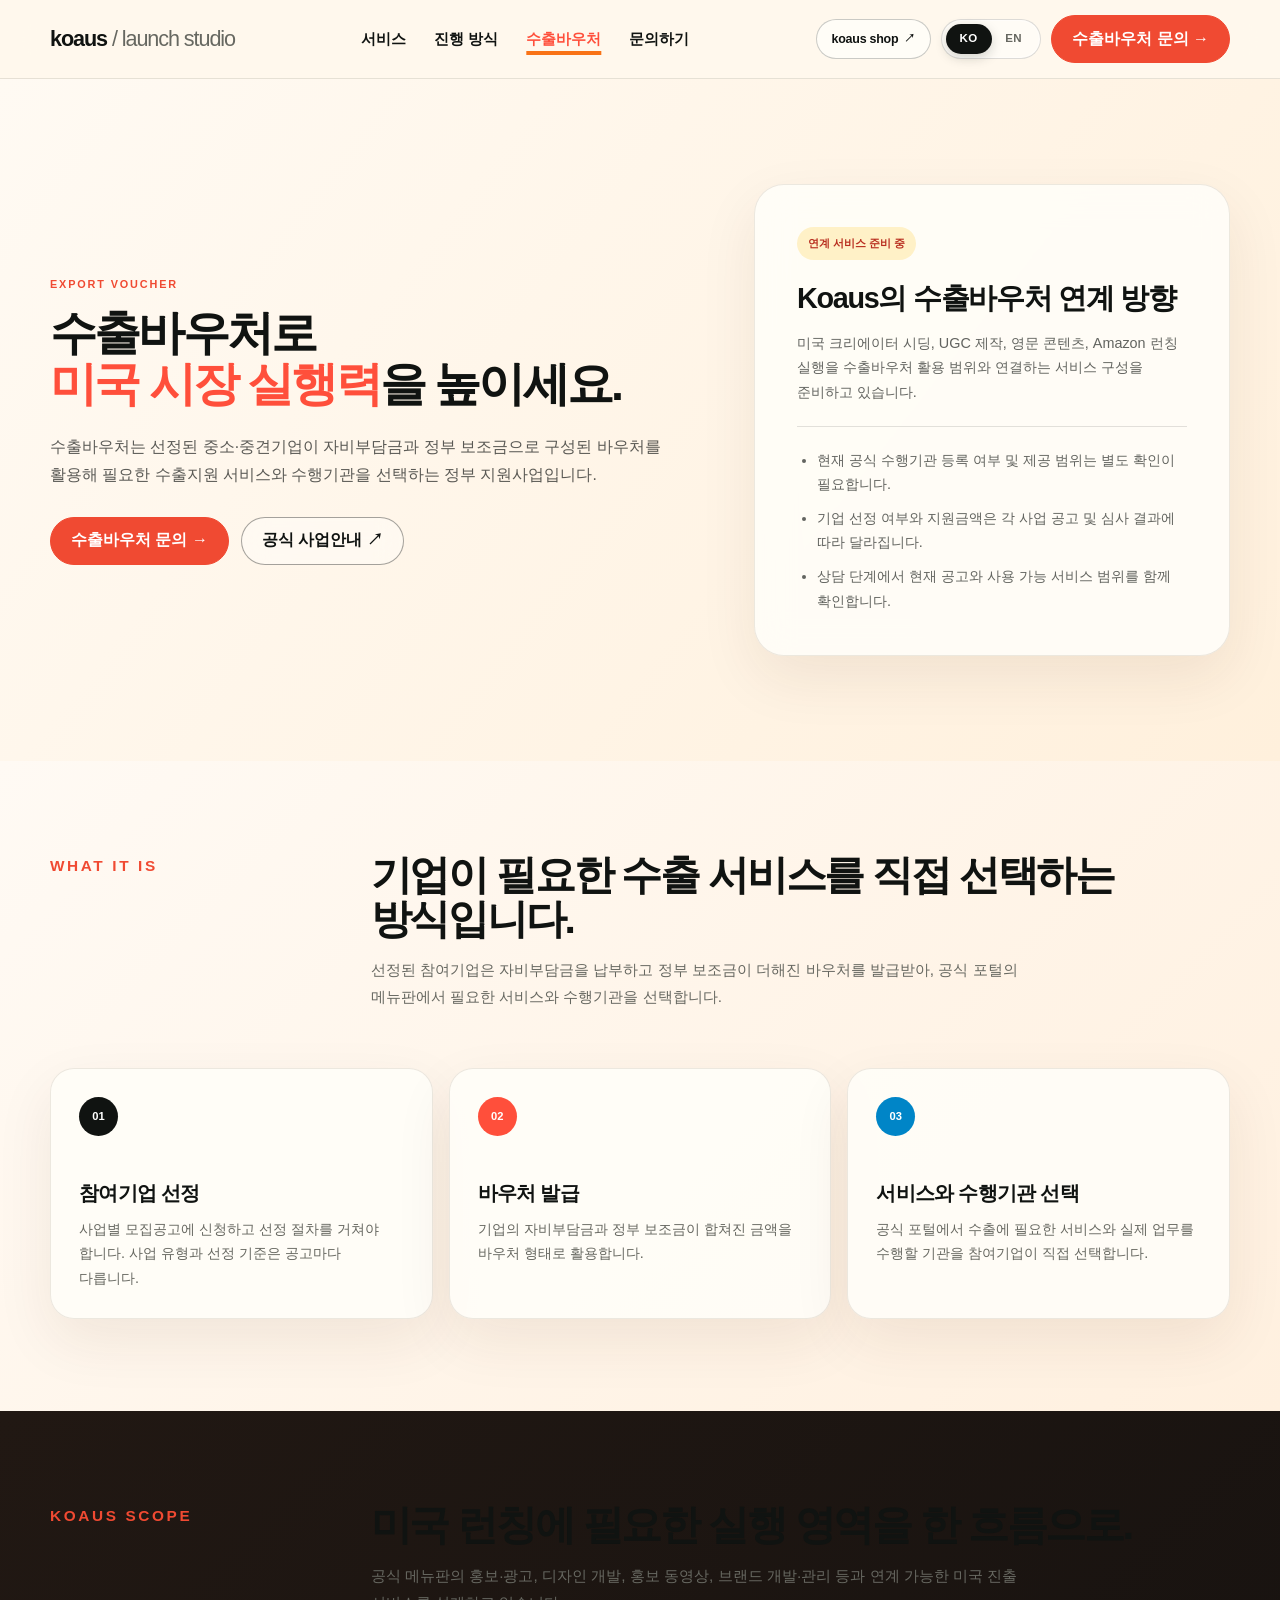
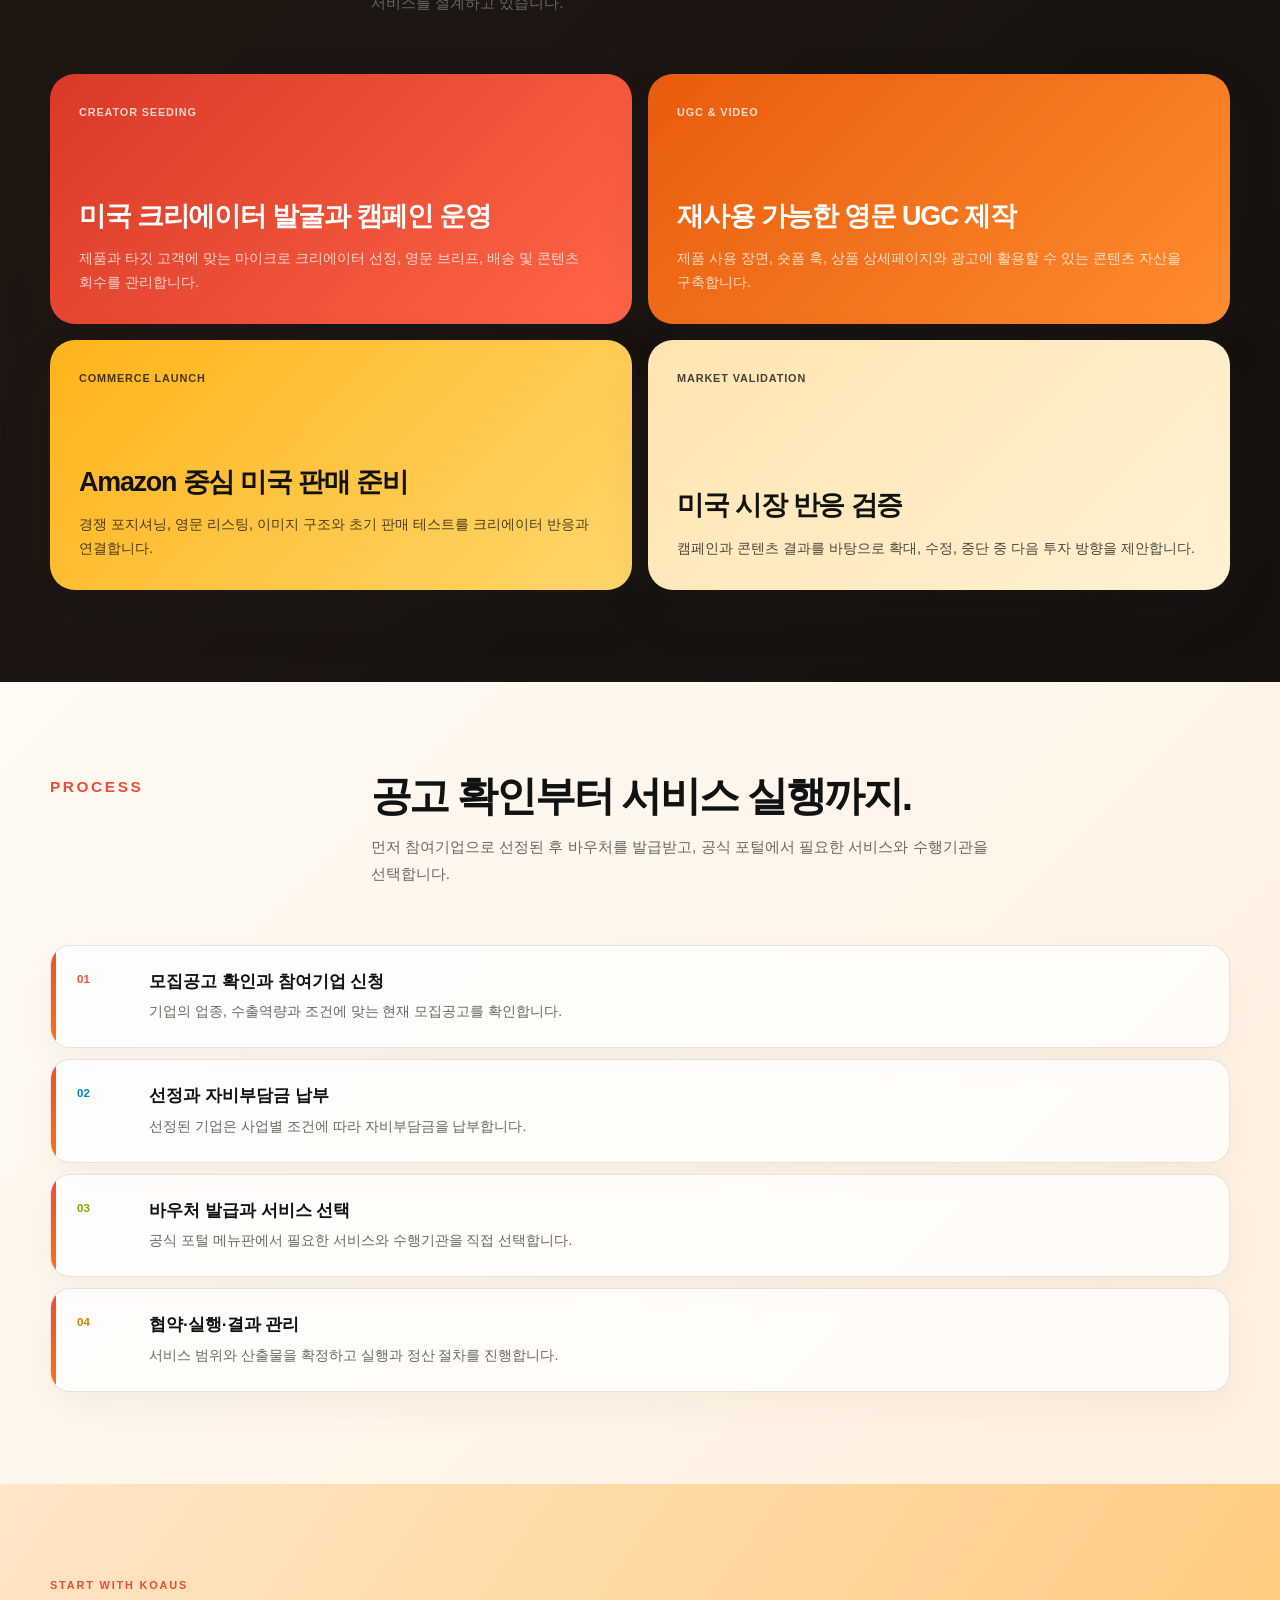
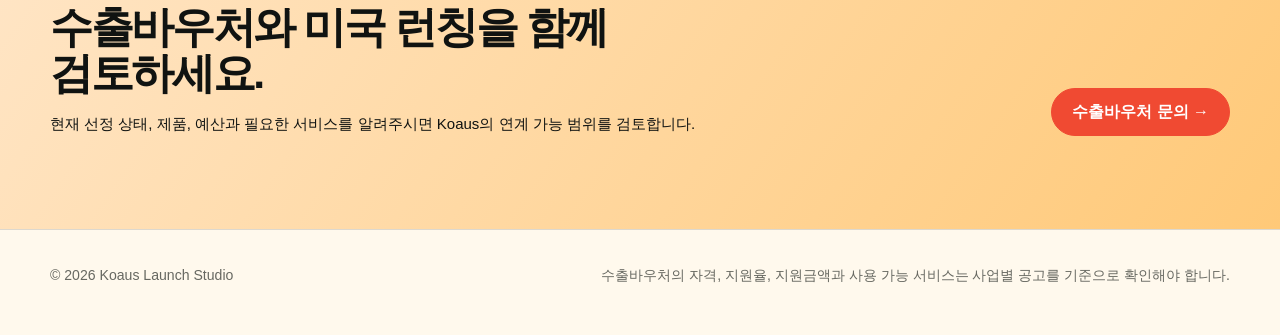
==== commit 3ce1c250: "커서로 작업 환경 바꾸고 지금까지 설정 저장 + 가격정책 조정 feat: revise KOAUS pricing policy" ====
--- a/export-voucher.html
+++ b/export-voucher.html
@@ -1,259 +1,361 @@
-<!DOCTYPE html>
+<!doctype html>
 <html lang="ko">
-<head>
-  <meta charset="UTF-8" />
-  <meta name="viewport" content="width=device-width, initial-scale=1.0" />
-  <meta
-    name="description"
-    content="수출바우처 제도를 활용한 Koaus 미국 시장 진출 연계 서비스 안내입니다."
-  />
-  <meta name="theme-color" content="#111713" />
-  <title>Koaus Launch Studio - 수출바우처 미국 진출 안내</title>
-  <link rel="stylesheet" href="css/koahouse.css" />
-  <link rel="stylesheet" href="css/koahouse-v2.css" />
-  <script src="js/koahouse.js" defer></script>
-</head>
-<body class="export-voucher-page">
-  <a class="skip-link" href="#main-content" data-i18n="skip">본문으로 바로가기</a>
-
-  <header class="site-header">
-    <div class="shell header-inner">
-      <a class="wordmark" href="index.html" aria-label="Koaus home">koaus <span>/ launch studio</span></a>
-
-      <nav class="desktop-nav" aria-label="Primary navigation">
+  <head>
+    <meta charset="UTF-8" />
+    <meta name="viewport" content="width=device-width, initial-scale=1.0" />
+    <meta
+      name="description"
+      content="수출바우처 제도를 활용한 Koaus 미국 시장 진출 연계 서비스 안내입니다."
+    />
+    <meta name="theme-color" content="#fff4dc" />
+    <title>Koaus Launch Studio - 수출바우처 미국 진출 안내</title>
+    <link rel="stylesheet" href="css/koahouse.css" />
+    <link rel="stylesheet" href="css/koahouse-v2.css" />
+    <link rel="stylesheet" href="css/export-voucher-final.css" />
+    <link rel="stylesheet" href="css/koaus-warm-final.css" />
+    <script src="js/koahouse.js" defer></script>
+  </head>
+  <body class="export-voucher-page">
+    <a class="skip-link" href="#main-content" data-i18n="skip"
+      >본문으로 바로가기</a
+    >
+
+    <header class="site-header">
+      <div class="shell header-inner">
+        <a class="wordmark" href="index.html" aria-label="Koaus home"
+          >koaus <span>/ launch studio</span></a
+        >
+
+        <nav class="desktop-nav" aria-label="Primary navigation">
+          <a href="index.html#services" data-i18n="navServices">서비스</a>
+          <a href="index.html#process" data-i18n="navProcess">진행 방식</a>
+          <a
+            class="is-current"
+            href="export-voucher.html"
+            data-i18n="navExportVoucher"
+            >수출바우처</a
+          >
+          <a href="index.html#contact" data-i18n="navContact">문의하기</a>
+        </nav>
+
+        <div class="header-actions">
+          <a
+            class="shop-switch-link"
+            href="https://koaus-shop.vercel.app/"
+            aria-label="Go to Koaus Shop"
+          >
+            koaus shop <span aria-hidden="true">↗</span>
+          </a>
+
+          <div class="language-toggle" aria-label="Language switcher">
+            <button type="button" data-language="ko" class="is-active">
+              KO
+            </button>
+            <button type="button" data-language="en">EN</button>
+          </div>
+
+          <a
+            class="button button--dark"
+            href="index.html?inquiry=export-voucher#contact"
+            data-i18n="exportInquiryButton"
+          >
+            수출바우처 문의
+          </a>
+
+          <button
+            class="menu-toggle"
+            type="button"
+            aria-expanded="false"
+            aria-controls="mobile-menu"
+          >
+            ☰
+          </button>
+        </div>
+      </div>
+
+      <nav class="mobile-menu" id="mobile-menu" hidden>
         <a href="index.html#services" data-i18n="navServices">서비스</a>
         <a href="index.html#process" data-i18n="navProcess">진행 방식</a>
-        <a class="is-current" href="export-voucher.html" data-i18n="navExportVoucher">수출바우처</a>
-        <a href="index.html#contact" data-i18n="navContact">문의하기</a>
+        <a
+          class="mobile-export-voucher-link"
+          href="export-voucher.html"
+          data-i18n="navExportVoucher"
+          >수출바우처</a
+        >
+        <a
+          href="index.html?inquiry=export-voucher#contact"
+          data-i18n="exportInquiryButton"
+          >수출바우처 문의</a
+        >
+        <a class="mobile-shop-link" href="https://koaus-shop.vercel.app/"
+          >koaus shop <span aria-hidden="true">↗</span></a
+        >
       </nav>
-
-      <div class="header-actions">
-        <a class="shop-switch-link" href="http://localhost:8001" aria-label="Go to Koaus Shop">
-          koaus shop <span aria-hidden="true">↗</span>
-        </a>
-
-        <div class="language-toggle" aria-label="Language switcher">
-          <button type="button" data-language="ko" class="is-active">KO</button>
-          <button type="button" data-language="en">EN</button>
-        </div>
-
-        <a class="button button--dark" href="index.html?inquiry=export-voucher#contact" data-i18n="exportInquiryButton">
-          수출바우처 문의
-        </a>
-
-        <button class="menu-toggle" type="button" aria-expanded="false" aria-controls="mobile-menu">
-          ☰
-        </button>
+    </header>
+
+    <main id="main-content">
+      <section class="export-hero">
+        <div class="shell export-hero__grid">
+          <div class="export-hero__copy" data-reveal>
+            <p class="section-kicker" data-i18n="exportKicker">
+              EXPORT VOUCHER
+            </p>
+            <h1 data-i18n="exportTitle">
+              수출바우처로<br /><em>미국 시장 실행력</em>을 높이세요.
+            </h1>
+            <p data-i18n="exportIntro">
+              수출바우처는 선정된 중소·중견기업이 자비부담금과 정부 보조금으로
+              구성된 바우처를 활용해 필요한 수출지원 서비스와 수행기관을
+              선택하는 정부 지원사업입니다.
+            </p>
+            <div class="hero-actions">
+              <a
+                class="button button--lime"
+                href="index.html?inquiry=export-voucher#contact"
+                data-i18n="exportInquiryButton"
+              >
+                수출바우처 문의 →
+              </a>
+              <a
+                class="button button--ghost export-official-link"
+                href="https://www.exportvoucher.com/portal/bizinfo/voucher_01"
+                target="_blank"
+                rel="noopener noreferrer"
+                data-i18n="officialPortal"
+              >
+                공식 사업안내 ↗
+              </a>
+            </div>
+          </div>
+
+          <aside class="export-status-card" data-reveal>
+            <span class="export-status-card__badge" data-i18n="preparingBadge"
+              >연계 서비스 준비 중</span
+            >
+            <h2 data-i18n="exportStatusTitle">Koaus의 수출바우처 연계 방향</h2>
+            <p data-i18n="exportStatusBody">
+              미국 크리에이터 시딩, UGC 제작, 영문 콘텐츠, Amazon 런칭 실행을
+              수출바우처 활용 범위와 연결하는 서비스 구성을 준비하고 있습니다.
+            </p>
+            <ul>
+              <li data-i18n="exportStatus1">
+                현재 공식 수행기관 등록 여부 및 제공 범위는 별도 확인이
+                필요합니다.
+              </li>
+              <li data-i18n="exportStatus2">
+                기업 선정 여부와 지원금액은 각 사업 공고 및 심사 결과에 따라
+                달라집니다.
+              </li>
+              <li data-i18n="exportStatus3">
+                상담 단계에서 현재 공고와 사용 가능 서비스 범위를 함께
+                확인합니다.
+              </li>
+            </ul>
+          </aside>
+        </div>
+      </section>
+
+      <section class="section section--cream">
+        <div class="shell">
+          <div class="section-heading" data-reveal>
+            <p class="section-kicker" data-i18n="exportWhatKicker">
+              WHAT IT IS
+            </p>
+            <div>
+              <h2 data-i18n="exportWhatTitle">
+                기업이 필요한 수출 서비스를 직접 선택하는 방식입니다.
+              </h2>
+              <p data-i18n="exportWhatBody">
+                선정된 참여기업은 자비부담금을 납부하고 정부 보조금이 더해진
+                바우처를 발급받아, 공식 포털의 메뉴판에서 필요한 서비스와
+                수행기관을 선택합니다.
+              </p>
+            </div>
+          </div>
+
+          <div class="export-info-grid">
+            <article class="export-info-card" data-reveal>
+              <span>01</span>
+              <h3 data-i18n="exportCard1Title">참여기업 선정</h3>
+              <p data-i18n="exportCard1Body">
+                사업별 모집공고에 신청하고 선정 절차를 거쳐야 합니다. 사업
+                유형과 선정 기준은 공고마다 다릅니다.
+              </p>
+            </article>
+            <article class="export-info-card" data-reveal>
+              <span>02</span>
+              <h3 data-i18n="exportCard2Title">바우처 발급</h3>
+              <p data-i18n="exportCard2Body">
+                기업의 자비부담금과 정부 보조금이 합쳐진 금액을 바우처 형태로
+                활용합니다.
+              </p>
+            </article>
+            <article class="export-info-card" data-reveal>
+              <span>03</span>
+              <h3 data-i18n="exportCard3Title">서비스와 수행기관 선택</h3>
+              <p data-i18n="exportCard3Body">
+                공식 포털에서 수출에 필요한 서비스와 실제 업무를 수행할 기관을
+                참여기업이 직접 선택합니다.
+              </p>
+            </article>
+          </div>
+        </div>
+      </section>
+
+      <section class="section section--ink">
+        <div class="shell">
+          <div class="section-heading" data-reveal>
+            <p class="section-kicker" data-i18n="exportServiceKicker">
+              KOAUS SCOPE
+            </p>
+            <div>
+              <h2 data-i18n="exportServiceTitle">
+                미국 런칭에 필요한 실행 영역을 한 흐름으로.
+              </h2>
+              <p data-i18n="exportServiceBody">
+                공식 메뉴판의 홍보·광고, 디자인 개발, 홍보 동영상, 브랜드
+                개발·관리 등과 연계 가능한 미국 진출 서비스를 설계하고 있습니다.
+              </p>
+            </div>
+          </div>
+
+          <div class="export-scope-grid">
+            <article class="export-scope-card" data-reveal>
+              <small data-i18n="exportScope1Small">Creator Seeding</small>
+              <h3 data-i18n="exportScope1Title">
+                미국 크리에이터 발굴과 캠페인 운영
+              </h3>
+              <p data-i18n="exportScope1Body">
+                제품과 타깃 고객에 맞는 마이크로 크리에이터 선정, 영문 브리프,
+                배송 및 콘텐츠 회수를 관리합니다.
+              </p>
+            </article>
+
+            <article class="export-scope-card" data-reveal>
+              <small data-i18n="exportScope2Small">UGC & Video</small>
+              <h3 data-i18n="exportScope2Title">재사용 가능한 영문 UGC 제작</h3>
+              <p data-i18n="exportScope2Body">
+                제품 사용 장면, 숏폼 훅, 상품 상세페이지와 광고에 활용할 수 있는
+                콘텐츠 자산을 구축합니다.
+              </p>
+            </article>
+
+            <article class="export-scope-card" data-reveal>
+              <small data-i18n="exportScope3Small">Commerce Launch</small>
+              <h3 data-i18n="exportScope3Title">Amazon 중심 미국 판매 준비</h3>
+              <p data-i18n="exportScope3Body">
+                경쟁 포지셔닝, 영문 리스팅, 이미지 구조와 초기 판매 테스트를
+                크리에이터 반응과 연결합니다.
+              </p>
+            </article>
+
+            <article class="export-scope-card" data-reveal>
+              <small data-i18n="exportScope4Small">Market Validation</small>
+              <h3 data-i18n="exportScope4Title">미국 시장 반응 검증</h3>
+              <p data-i18n="exportScope4Body">
+                캠페인과 콘텐츠 결과를 바탕으로 확대, 수정, 중단 중 다음 투자
+                방향을 제안합니다.
+              </p>
+            </article>
+          </div>
+        </div>
+      </section>
+
+      <section class="section export-process-section">
+        <div class="shell">
+          <div class="section-heading" data-reveal>
+            <p class="section-kicker" data-i18n="exportProcessKicker">
+              PROCESS
+            </p>
+            <div>
+              <h2 data-i18n="exportProcessTitle">
+                공고 확인부터 서비스 실행까지.
+              </h2>
+              <p data-i18n="exportProcessBody">
+                먼저 참여기업으로 선정된 후 바우처를 발급받고, 공식 포털에서
+                필요한 서비스와 수행기관을 선택합니다.
+              </p>
+            </div>
+          </div>
+
+          <ol class="export-process-list">
+            <li data-reveal>
+              <b>01</b>
+              <div>
+                <h3 data-i18n="exportStep1Title">
+                  모집공고 확인과 참여기업 신청
+                </h3>
+                <p data-i18n="exportStep1Body">
+                  기업의 업종, 수출역량과 조건에 맞는 현재 모집공고를
+                  확인합니다.
+                </p>
+              </div>
+            </li>
+            <li data-reveal>
+              <b>02</b>
+              <div>
+                <h3 data-i18n="exportStep2Title">선정과 자비부담금 납부</h3>
+                <p data-i18n="exportStep2Body">
+                  선정된 기업은 사업별 조건에 따라 자비부담금을 납부합니다.
+                </p>
+              </div>
+            </li>
+            <li data-reveal>
+              <b>03</b>
+              <div>
+                <h3 data-i18n="exportStep3Title">바우처 발급과 서비스 선택</h3>
+                <p data-i18n="exportStep3Body">
+                  공식 포털 메뉴판에서 필요한 서비스와 수행기관을 직접
+                  선택합니다.
+                </p>
+              </div>
+            </li>
+            <li data-reveal>
+              <b>04</b>
+              <div>
+                <h3 data-i18n="exportStep4Title">협약·실행·결과 관리</h3>
+                <p data-i18n="exportStep4Body">
+                  서비스 범위와 산출물을 확정하고 실행과 정산 절차를 진행합니다.
+                </p>
+              </div>
+            </li>
+          </ol>
+        </div>
+      </section>
+
+      <section class="export-final-cta">
+        <div class="shell export-final-cta__inner" data-reveal>
+          <div>
+            <p class="section-kicker" data-i18n="exportFinalKicker">
+              START WITH KOAUS
+            </p>
+            <h2 data-i18n="exportFinalTitle">
+              수출바우처와 미국 런칭을 함께 검토하세요.
+            </h2>
+            <p data-i18n="exportFinalBody">
+              현재 선정 상태, 제품, 예산과 필요한 서비스를 알려주시면 Koaus의
+              연계 가능 범위를 검토합니다.
+            </p>
+          </div>
+          <a
+            class="button button--dark"
+            href="index.html?inquiry=export-voucher#contact"
+            data-i18n="exportInquiryButton"
+          >
+            수출바우처 문의 →
+          </a>
+        </div>
+      </section>
+    </main>
+
+    <footer class="site-footer">
+      <div class="shell footer-inner">
+        <span>© 2026 Koaus Launch Studio</span>
+        <span data-i18n="exportDisclaimer">
+          수출바우처의 자격, 지원율, 지원금액과 사용 가능 서비스는 사업별 공고를
+          기준으로 확인해야 합니다.
+        </span>
       </div>
-    </div>
-
-    <nav class="mobile-menu" id="mobile-menu" hidden>
-      <a href="index.html#services" data-i18n="navServices">서비스</a>
-      <a href="index.html#process" data-i18n="navProcess">진행 방식</a>
-      <a class="mobile-export-voucher-link" href="export-voucher.html" data-i18n="navExportVoucher">수출바우처</a>
-      <a href="index.html?inquiry=export-voucher#contact" data-i18n="exportInquiryButton">수출바우처 문의</a>
-      <a class="mobile-shop-link" href="http://localhost:8001">koaus shop <span aria-hidden="true">↗</span></a>
-    </nav>
-  </header>
-
-  <main id="main-content">
-    <section class="export-hero">
-      <div class="shell export-hero__grid">
-        <div class="export-hero__copy" data-reveal>
-          <p class="section-kicker" data-i18n="exportKicker">EXPORT VOUCHER</p>
-          <h1 data-i18n="exportTitle">수출바우처로<br /><em>미국 시장 실행력</em>을 높이세요.</h1>
-          <p data-i18n="exportIntro">
-            수출바우처는 선정된 중소·중견기업이 자비부담금과 정부 보조금으로 구성된 바우처를 활용해
-            필요한 수출지원 서비스와 수행기관을 선택하는 정부 지원사업입니다.
-          </p>
-          <div class="hero-actions">
-            <a class="button button--lime" href="index.html?inquiry=export-voucher#contact" data-i18n="exportInquiryButton">
-              수출바우처 문의 →
-            </a>
-            <a
-              class="button button--ghost export-official-link"
-              href="https://www.exportvoucher.com/portal/bizinfo/voucher_01"
-              target="_blank"
-              rel="noopener noreferrer"
-              data-i18n="officialPortal"
-            >
-              공식 사업안내 ↗
-            </a>
-          </div>
-        </div>
-
-        <aside class="export-status-card" data-reveal>
-          <span class="export-status-card__badge" data-i18n="preparingBadge">연계 서비스 준비 중</span>
-          <h2 data-i18n="exportStatusTitle">Koaus의 수출바우처 연계 방향</h2>
-          <p data-i18n="exportStatusBody">
-            미국 크리에이터 시딩, UGC 제작, 영문 콘텐츠, Amazon 런칭 실행을 수출바우처 활용 범위와 연결하는
-            서비스 구성을 준비하고 있습니다.
-          </p>
-          <ul>
-            <li data-i18n="exportStatus1">현재 공식 수행기관 등록 여부 및 제공 범위는 별도 확인이 필요합니다.</li>
-            <li data-i18n="exportStatus2">기업 선정 여부와 지원금액은 각 사업 공고 및 심사 결과에 따라 달라집니다.</li>
-            <li data-i18n="exportStatus3">상담 단계에서 현재 공고와 사용 가능 서비스 범위를 함께 확인합니다.</li>
-          </ul>
-        </aside>
-      </div>
-    </section>
-
-    <section class="section section--cream">
-      <div class="shell">
-        <div class="section-heading" data-reveal>
-          <p class="section-kicker" data-i18n="exportWhatKicker">WHAT IT IS</p>
-          <div>
-            <h2 data-i18n="exportWhatTitle">기업이 필요한 수출 서비스를 직접 선택하는 방식입니다.</h2>
-            <p data-i18n="exportWhatBody">
-              선정된 참여기업은 자비부담금을 납부하고 정부 보조금이 더해진 바우처를 발급받아,
-              공식 포털의 메뉴판에서 필요한 서비스와 수행기관을 선택합니다.
-            </p>
-          </div>
-        </div>
-
-        <div class="export-info-grid">
-          <article class="export-info-card" data-reveal>
-            <span>01</span>
-            <h3 data-i18n="exportCard1Title">참여기업 선정</h3>
-            <p data-i18n="exportCard1Body">
-              사업별 모집공고에 신청하고 선정 절차를 거쳐야 합니다. 사업 유형과 선정 기준은 공고마다 다릅니다.
-            </p>
-          </article>
-          <article class="export-info-card" data-reveal>
-            <span>02</span>
-            <h3 data-i18n="exportCard2Title">바우처 발급</h3>
-            <p data-i18n="exportCard2Body">
-              기업의 자비부담금과 정부 보조금이 합쳐진 금액을 바우처 형태로 활용합니다.
-            </p>
-          </article>
-          <article class="export-info-card" data-reveal>
-            <span>03</span>
-            <h3 data-i18n="exportCard3Title">서비스와 수행기관 선택</h3>
-            <p data-i18n="exportCard3Body">
-              공식 포털에서 수출에 필요한 서비스와 실제 업무를 수행할 기관을 참여기업이 직접 선택합니다.
-            </p>
-          </article>
-        </div>
-      </div>
-    </section>
-
-    <section class="section section--ink">
-      <div class="shell">
-        <div class="section-heading" data-reveal>
-          <p class="section-kicker" data-i18n="exportServiceKicker">KOAUS SCOPE</p>
-          <div>
-            <h2 data-i18n="exportServiceTitle">미국 런칭에 필요한 실행 영역을 한 흐름으로.</h2>
-            <p data-i18n="exportServiceBody">
-              공식 메뉴판의 홍보·광고, 디자인 개발, 홍보 동영상, 브랜드 개발·관리 등과 연계 가능한
-              미국 진출 서비스를 설계하고 있습니다.
-            </p>
-          </div>
-        </div>
-
-        <div class="export-scope-grid">
-          <article class="export-scope-card" data-reveal>
-            <small data-i18n="exportScope1Small">Creator Seeding</small>
-            <h3 data-i18n="exportScope1Title">미국 크리에이터 발굴과 캠페인 운영</h3>
-            <p data-i18n="exportScope1Body">
-              제품과 타깃 고객에 맞는 마이크로 크리에이터 선정, 영문 브리프, 배송 및 콘텐츠 회수를 관리합니다.
-            </p>
-          </article>
-
-          <article class="export-scope-card" data-reveal>
-            <small data-i18n="exportScope2Small">UGC & Video</small>
-            <h3 data-i18n="exportScope2Title">재사용 가능한 영문 UGC 제작</h3>
-            <p data-i18n="exportScope2Body">
-              제품 사용 장면, 숏폼 훅, 상품 상세페이지와 광고에 활용할 수 있는 콘텐츠 자산을 구축합니다.
-            </p>
-          </article>
-
-          <article class="export-scope-card" data-reveal>
-            <small data-i18n="exportScope3Small">Commerce Launch</small>
-            <h3 data-i18n="exportScope3Title">Amazon 중심 미국 판매 준비</h3>
-            <p data-i18n="exportScope3Body">
-              경쟁 포지셔닝, 영문 리스팅, 이미지 구조와 초기 판매 테스트를 크리에이터 반응과 연결합니다.
-            </p>
-          </article>
-
-          <article class="export-scope-card" data-reveal>
-            <small data-i18n="exportScope4Small">Market Validation</small>
-            <h3 data-i18n="exportScope4Title">미국 시장 반응 검증</h3>
-            <p data-i18n="exportScope4Body">
-              캠페인과 콘텐츠 결과를 바탕으로 확대, 수정, 중단 중 다음 투자 방향을 제안합니다.
-            </p>
-          </article>
-        </div>
-      </div>
-    </section>
-
-    <section class="section export-process-section">
-      <div class="shell">
-        <div class="section-heading" data-reveal>
-          <p class="section-kicker" data-i18n="exportProcessKicker">PROCESS</p>
-          <div>
-            <h2 data-i18n="exportProcessTitle">공고 확인부터 서비스 실행까지.</h2>
-            <p data-i18n="exportProcessBody">
-              먼저 참여기업으로 선정된 후 바우처를 발급받고, 공식 포털에서 필요한 서비스와 수행기관을 선택합니다.
-            </p>
-          </div>
-        </div>
-
-        <ol class="export-process-list">
-          <li data-reveal>
-            <b>01</b>
-            <div>
-              <h3 data-i18n="exportStep1Title">모집공고 확인과 참여기업 신청</h3>
-              <p data-i18n="exportStep1Body">기업의 업종, 수출역량과 조건에 맞는 현재 모집공고를 확인합니다.</p>
-            </div>
-          </li>
-          <li data-reveal>
-            <b>02</b>
-            <div>
-              <h3 data-i18n="exportStep2Title">선정과 자비부담금 납부</h3>
-              <p data-i18n="exportStep2Body">선정된 기업은 사업별 조건에 따라 자비부담금을 납부합니다.</p>
-            </div>
-          </li>
-          <li data-reveal>
-            <b>03</b>
-            <div>
-              <h3 data-i18n="exportStep3Title">바우처 발급과 서비스 선택</h3>
-              <p data-i18n="exportStep3Body">공식 포털 메뉴판에서 필요한 서비스와 수행기관을 직접 선택합니다.</p>
-            </div>
-          </li>
-          <li data-reveal>
-            <b>04</b>
-            <div>
-              <h3 data-i18n="exportStep4Title">협약·실행·결과 관리</h3>
-              <p data-i18n="exportStep4Body">서비스 범위와 산출물을 확정하고 실행과 정산 절차를 진행합니다.</p>
-            </div>
-          </li>
-        </ol>
-      </div>
-    </section>
-
-    <section class="export-final-cta">
-      <div class="shell export-final-cta__inner" data-reveal>
-        <div>
-          <p class="section-kicker" data-i18n="exportFinalKicker">START WITH KOAUS</p>
-          <h2 data-i18n="exportFinalTitle">수출바우처와 미국 런칭을 함께 검토하세요.</h2>
-          <p data-i18n="exportFinalBody">
-            현재 선정 상태, 제품, 예산과 필요한 서비스를 알려주시면 Koaus의 연계 가능 범위를 검토합니다.
-          </p>
-        </div>
-        <a class="button button--dark" href="index.html?inquiry=export-voucher#contact" data-i18n="exportInquiryButton">
-          수출바우처 문의 →
-        </a>
-      </div>
-    </section>
-  </main>
-
-  <footer class="site-footer">
-    <div class="shell footer-inner">
-      <span>© 2026 Koaus Launch Studio</span>
-      <span data-i18n="exportDisclaimer">
-        수출바우처의 자격, 지원율, 지원금액과 사용 가능 서비스는 사업별 공고를 기준으로 확인해야 합니다.
-      </span>
-    </div>
-  </footer>
-</body>
+    </footer>
+  </body>
 </html>
--- a/css/koahouse-v2.css
+++ b/css/koahouse-v2.css
@@ -1,4 +1,180 @@
-.language-toggle{position:relative;isolation:isolate;display:grid;width:100px;height:40px;padding:4px;border:1px solid var(--line);grid-template-columns:repeat(2,1fr);align-items:stretch;border-radius:999px;background:rgba(255,255,255,.55);box-shadow:inset 0 0 0 1px rgba(255,255,255,.35);transition:border-color .2s ease,background .2s ease}.language-toggle::before{position:absolute;z-index:1;top:4px;bottom:4px;left:4px;width:46px;border-radius:999px;background:var(--ink);box-shadow:0 4px 12px rgba(17,23,19,.18);content:"";transition:transform .26s cubic-bezier(.2,.8,.2,1)}.language-toggle:has([data-language="en"].is-active)::before{transform:translateX(46px)}.language-toggle button{position:relative;z-index:2;display:grid;border:0;place-items:center;color:var(--muted);background:transparent;border-radius:999px;cursor:pointer;font-size:.72rem;font-weight:850;letter-spacing:.04em;transition:color .22s ease}.language-toggle button.is-active{color:#fff}.language-toggle:hover{border-color:rgba(17,23,19,.34);background:rgba(255,255,255,.78)}.language-toggle:focus-within{outline:3px solid rgba(215,255,104,.55);outline-offset:3px}.language-toggle button:focus-visible{outline:0}.lead-card{max-width:860px;margin:0 auto;background:rgba(255,255,255,.74);border:1px solid rgba(17,23,19,.15);border-radius:28px;padding:clamp(24px,5vw,48px);text-align:left}.lead-grid{display:grid;grid-template-columns:1fr 1fr;gap:18px}.lead-field{display:grid;gap:8px}.lead-field--full{grid-column:1/-1}.lead-field label{font-size:.86rem;font-weight:800}.lead-field input,.lead-field select,.lead-field textarea{width:100%;border:1px solid rgba(17,23,19,.22);border-radius:14px;background:#fff;padding:14px 15px;color:var(--ink)}.lead-field textarea{resize:vertical}.lead-consent{display:flex;gap:10px;align-items:flex-start;margin:18px 0;font-size:.86rem;color:var(--muted)}.lead-consent input{margin-top:4px}.form-message{min-height:1.5em;margin:12px 0 0;font-weight:800}.form-note{font-size:.78rem;color:var(--muted);margin:10px 0 0}.cta-card .lead-card h3{margin:0 0 8px;font-size:1.6rem}.cta-card .lead-card>p{margin:0 0 24px;text-align:left}.header-actions{flex-wrap:wrap}.audience-note{max-width:820px;margin:0 auto 30px;text-align:center;color:var(--muted)}@media(max-width:900px){.language-toggle{margin-left:auto}.header-actions{gap:6px}.lead-grid{grid-template-columns:1fr}.lead-field--full{grid-column:auto}}@media(max-width:560px){.wordmark span{display:none}.language-toggle{width:92px;height:38px}.language-toggle::before{width:42px}.language-toggle:has([data-language="en"].is-active)::before{transform:translateX(42px)}.lead-card{padding:22px 18px}}@media(prefers-reduced-motion:reduce){.language-toggle,.language-toggle::before,.language-toggle button{transition:none}}
+.language-toggle {
+  position: relative;
+  isolation: isolate;
+  display: grid;
+  width: 100px;
+  height: 40px;
+  padding: 4px;
+  border: 1px solid var(--line);
+  grid-template-columns: repeat(2, 1fr);
+  align-items: stretch;
+  border-radius: 999px;
+  background: rgba(255, 255, 255, 0.55);
+  box-shadow: inset 0 0 0 1px rgba(255, 255, 255, 0.35);
+  transition:
+    border-color 0.2s ease,
+    background 0.2s ease;
+}
+.language-toggle::before {
+  position: absolute;
+  z-index: 1;
+  top: 4px;
+  bottom: 4px;
+  left: 4px;
+  width: 46px;
+  border-radius: 999px;
+  background: var(--ink);
+  box-shadow: 0 4px 12px rgba(17, 23, 19, 0.18);
+  content: "";
+  transition: transform 0.26s cubic-bezier(0.2, 0.8, 0.2, 1);
+}
+.language-toggle:has([data-language="en"].is-active)::before {
+  transform: translateX(46px);
+}
+.language-toggle button {
+  position: relative;
+  z-index: 2;
+  display: grid;
+  border: 0;
+  place-items: center;
+  color: var(--muted);
+  background: transparent;
+  border-radius: 999px;
+  cursor: pointer;
+  font-size: 0.72rem;
+  font-weight: 850;
+  letter-spacing: 0.04em;
+  transition: color 0.22s ease;
+}
+.language-toggle button.is-active {
+  color: #fff;
+}
+.language-toggle:hover {
+  border-color: rgba(17, 23, 19, 0.34);
+  background: rgba(255, 255, 255, 0.78);
+}
+.language-toggle:focus-within {
+  outline: 3px solid rgba(215, 255, 104, 0.55);
+  outline-offset: 3px;
+}
+.language-toggle button:focus-visible {
+  outline: 0;
+}
+.lead-card {
+  max-width: 860px;
+  margin: 0 auto;
+  background: rgba(255, 255, 255, 0.74);
+  border: 1px solid rgba(17, 23, 19, 0.15);
+  border-radius: 28px;
+  padding: clamp(24px, 5vw, 48px);
+  text-align: left;
+}
+.lead-grid {
+  display: grid;
+  grid-template-columns: 1fr 1fr;
+  gap: 18px;
+}
+.lead-field {
+  display: grid;
+  gap: 8px;
+}
+.lead-field--full {
+  grid-column: 1/-1;
+}
+.lead-field label {
+  font-size: 0.86rem;
+  font-weight: 800;
+}
+.lead-field input,
+.lead-field select,
+.lead-field textarea {
+  width: 100%;
+  border: 1px solid rgba(17, 23, 19, 0.22);
+  border-radius: 14px;
+  background: #fff;
+  padding: 14px 15px;
+  color: var(--ink);
+}
+.lead-field textarea {
+  resize: vertical;
+}
+.lead-consent {
+  display: flex;
+  gap: 10px;
+  align-items: flex-start;
+  margin: 18px 0;
+  font-size: 0.86rem;
+  color: var(--muted);
+}
+.lead-consent input {
+  margin-top: 4px;
+}
+.form-message {
+  min-height: 1.5em;
+  margin: 12px 0 0;
+  font-weight: 800;
+}
+.form-note {
+  font-size: 0.78rem;
+  color: var(--muted);
+  margin: 10px 0 0;
+}
+.cta-card .lead-card h3 {
+  margin: 0 0 8px;
+  font-size: 1.6rem;
+}
+.cta-card .lead-card > p {
+  margin: 0 0 24px;
+  text-align: left;
+}
+.header-actions {
+  flex-wrap: wrap;
+}
+.audience-note {
+  max-width: 820px;
+  margin: 0 auto 30px;
+  text-align: center;
+  color: var(--muted);
+}
+@media (max-width: 900px) {
+  .language-toggle {
+    margin-left: auto;
+  }
+  .header-actions {
+    gap: 6px;
+  }
+  .lead-grid {
+    grid-template-columns: 1fr;
+  }
+  .lead-field--full {
+    grid-column: auto;
+  }
+}
+@media (max-width: 560px) {
+  .wordmark span {
+    display: none;
+  }
+  .language-toggle {
+    width: 92px;
+    height: 38px;
+  }
+  .language-toggle::before {
+    width: 42px;
+  }
+  .language-toggle:has([data-language="en"].is-active)::before {
+    transform: translateX(42px);
+  }
+  .lead-card {
+    padding: 22px 18px;
+  }
+}
+@media (prefers-reduced-motion: reduce) {
+  .language-toggle,
+  .language-toggle::before,
+  .language-toggle button {
+    transition: none;
+  }
+}
 
 /* Korean typography: smaller display type, roomier reading rhythm */
 html[lang="ko"] body {
@@ -184,9 +360,15 @@
   overflow: hidden;
 }
 
-.ugc-column--1 { transform: translateY(-4%); }
-.ugc-column--2 { transform: translateY(-13%); }
-.ugc-column--3 { transform: translateY(-8%); }
+.ugc-column--1 {
+  transform: translateY(-4%);
+}
+.ugc-column--2 {
+  transform: translateY(-13%);
+}
+.ugc-column--3 {
+  transform: translateY(-8%);
+}
 
 .ugc-track {
   display: flex;
@@ -214,7 +396,7 @@
   width: 100%;
   height: 100%;
   object-fit: cover;
-  filter: saturate(.88) contrast(1.04);
+  filter: saturate(0.88) contrast(1.04);
 }
 
 .hero-ugc-shade {
@@ -222,8 +404,19 @@
   z-index: -2;
   inset: 0;
   background:
-    linear-gradient(90deg, rgba(6, 8, 7, .95) 0%, rgba(6, 8, 7, .82) 35%, rgba(6, 8, 7, .32) 70%, rgba(6, 8, 7, .48) 100%),
-    linear-gradient(180deg, rgba(6, 8, 7, .26) 0%, rgba(6, 8, 7, .08) 48%, rgba(6, 8, 7, .82) 100%);
+    linear-gradient(
+      90deg,
+      rgba(6, 8, 7, 0.95) 0%,
+      rgba(6, 8, 7, 0.82) 35%,
+      rgba(6, 8, 7, 0.32) 70%,
+      rgba(6, 8, 7, 0.48) 100%
+    ),
+    linear-gradient(
+      180deg,
+      rgba(6, 8, 7, 0.26) 0%,
+      rgba(6, 8, 7, 0.08) 48%,
+      rgba(6, 8, 7, 0.82) 100%
+    );
 }
 
 .hero-ugc-inner {
@@ -244,12 +437,12 @@
   max-width: 760px;
   margin: 18px 0 22px;
   text-wrap: balance;
-  text-shadow: 0 5px 30px rgba(0, 0, 0, .28);
+  text-shadow: 0 5px 30px rgba(0, 0, 0, 0.28);
 }
 
 .hero--ugc h1 em {
   display: inline;
-  padding: .01em .12em .06em;
+  padding: 0.01em 0.12em 0.06em;
   color: var(--ink);
   background: var(--lime);
   box-decoration-break: clone;
@@ -259,21 +452,21 @@
 .hero-ugc-body {
   max-width: 650px;
   margin: 0;
-  color: rgba(255, 255, 255, .78);
+  color: rgba(255, 255, 255, 0.78);
   font-size: clamp(1rem, 1.4vw, 1.14rem);
   line-height: 1.72;
-  text-shadow: 0 2px 20px rgba(0, 0, 0, .28);
+  text-shadow: 0 2px 20px rgba(0, 0, 0, 0.28);
 }
 
 .button--glass {
-  border-color: rgba(255, 255, 255, .72);
+  border-color: rgba(255, 255, 255, 0.72);
   color: #fff;
-  background: rgba(8, 10, 9, .25);
+  background: rgba(8, 10, 9, 0.25);
   backdrop-filter: blur(10px);
 }
 
 .button--glass:hover {
-  background: rgba(255, 255, 255, .12);
+  background: rgba(255, 255, 255, 0.12);
 }
 
 .hero-ugc-proof {
@@ -281,11 +474,11 @@
   display: grid;
   grid-template-columns: repeat(3, 1fr);
   overflow: hidden;
-  border: 1px solid rgba(255, 255, 255, .25);
+  border: 1px solid rgba(255, 255, 255, 0.25);
   border-radius: 22px;
-  background: rgba(8, 10, 9, .58);
+  background: rgba(8, 10, 9, 0.58);
   backdrop-filter: blur(14px);
-  box-shadow: 0 24px 70px rgba(0, 0, 0, .2);
+  box-shadow: 0 24px 70px rgba(0, 0, 0, 0.2);
 }
 
 .hero-ugc-proof > div {
@@ -294,7 +487,7 @@
 }
 
 .hero-ugc-proof > div + div {
-  border-left: 1px solid rgba(255, 255, 255, .17);
+  border-left: 1px solid rgba(255, 255, 255, 0.17);
 }
 
 .hero-ugc-proof strong {
@@ -303,19 +496,23 @@
   color: #fff;
   font-size: clamp(1.35rem, 2.4vw, 2rem);
   line-height: 1;
-  letter-spacing: -.04em;
+  letter-spacing: -0.04em;
 }
 
 .hero-ugc-proof span {
   display: block;
-  color: rgba(255, 255, 255, .63);
-  font-size: .8rem;
+  color: rgba(255, 255, 255, 0.63);
+  font-size: 0.8rem;
   line-height: 1.4;
 }
 
 @keyframes ugc-vertical-loop {
-  from { transform: translateY(0); }
-  to { transform: translateY(-50%); }
+  from {
+    transform: translateY(0);
+  }
+  to {
+    transform: translateY(-50%);
+  }
 }
 
 @media (max-width: 900px) {
@@ -335,8 +532,18 @@
 
   .hero-ugc-shade {
     background:
-      linear-gradient(90deg, rgba(6, 8, 7, .94) 0%, rgba(6, 8, 7, .73) 58%, rgba(6, 8, 7, .42) 100%),
-      linear-gradient(180deg, rgba(6, 8, 7, .18) 0%, rgba(6, 8, 7, .1) 52%, rgba(6, 8, 7, .88) 100%);
+      linear-gradient(
+        90deg,
+        rgba(6, 8, 7, 0.94) 0%,
+        rgba(6, 8, 7, 0.73) 58%,
+        rgba(6, 8, 7, 0.42) 100%
+      ),
+      linear-gradient(
+        180deg,
+        rgba(6, 8, 7, 0.18) 0%,
+        rgba(6, 8, 7, 0.1) 52%,
+        rgba(6, 8, 7, 0.88) 100%
+      );
   }
 }
 
@@ -369,7 +576,7 @@
 
   .hero-ugc-body {
     max-width: 92%;
-    font-size: .96rem;
+    font-size: 0.96rem;
   }
 
   .hero-ugc-proof {
@@ -387,7 +594,7 @@
   }
 
   .hero-ugc-proof > div + div {
-    border-top: 1px solid rgba(255, 255, 255, .17);
+    border-top: 1px solid rgba(255, 255, 255, 0.17);
     border-left: 0;
   }
 
@@ -397,13 +604,17 @@
   }
 
   .hero-ugc-proof span {
-    font-size: .76rem;
+    font-size: 0.76rem;
   }
 }
 
 @media (prefers-reduced-motion: reduce) {
-  .ugc-track { animation: none; }
-  .ugc-loop-set:nth-child(2) { display: none; }
+  .ugc-track {
+    animation: none;
+  }
+  .ugc-loop-set:nth-child(2) {
+    display: none;
+  }
 }
 /* End UGC mosaic hero */
 
@@ -614,7 +825,7 @@
 
 .launch-contact__grid {
   display: grid;
-  grid-template-columns: minmax(0, .88fr) minmax(540px, 1.12fr);
+  grid-template-columns: minmax(0, 0.88fr) minmax(540px, 1.12fr);
   gap: clamp(64px, 9vw, 150px);
   align-items: start;
 }
@@ -627,9 +838,9 @@
 .launch-contact__kicker {
   margin: 0 0 30px;
   color: #938f86;
-  font-size: .76rem;
+  font-size: 0.76rem;
   font-weight: 850;
-  letter-spacing: .28em;
+  letter-spacing: 0.28em;
 }
 
 .launch-contact__intro h2 {
@@ -637,14 +848,14 @@
   margin: 0;
   color: #f7f4ed;
   font-size: clamp(3.2rem, 6.1vw, 6.7rem);
-  line-height: .98;
-  letter-spacing: -.075em;
+  line-height: 0.98;
+  letter-spacing: -0.075em;
 }
 
 html[lang="ko"] .launch-contact__intro h2 {
-  font-size: clamp(3rem, 5.45vw, 5.9rem);
-  line-height: 1.09;
-  letter-spacing: -.062em;
+  font-size: clamp(2.55rem, 4.35vw, 4.75rem);
+  line-height: 1.1;
+  letter-spacing: -0.055em;
   word-break: keep-all;
 }
 
@@ -663,20 +874,20 @@
   grid-template-columns: 38px 1fr;
   gap: 14px 16px;
   padding-top: 30px;
-  border-top: 1px solid rgba(255, 255, 255, .14);
+  border-top: 1px solid rgba(255, 255, 255, 0.14);
 }
 
 .launch-contact__promise span {
   color: var(--lime);
-  font-size: .72rem;
+  font-size: 0.72rem;
   font-weight: 850;
-  letter-spacing: .08em;
+  letter-spacing: 0.08em;
 }
 
 .launch-contact__promise p {
   margin: 0;
-  color: rgba(255, 255, 255, .58);
-  font-size: .86rem;
+  color: rgba(255, 255, 255, 0.58);
+  font-size: 0.86rem;
   line-height: 1.55;
 }
 
@@ -704,9 +915,9 @@
 .launch-field label,
 .launch-choice-group legend {
   color: #bdb9b0;
-  font-size: .78rem;
+  font-size: 0.78rem;
   font-weight: 800;
-  letter-spacing: .025em;
+  letter-spacing: 0.025em;
 }
 
 .launch-field label b,
@@ -718,16 +929,16 @@
 .launch-field select,
 .launch-field textarea {
   width: 100%;
-  border: 1px solid rgba(255, 255, 255, .22);
+  border: 1px solid rgba(255, 255, 255, 0.22);
   border-radius: 11px;
   color: #f7f4ed;
   background: #151615;
   font: inherit;
   outline: 0;
   transition:
-    border-color .2s ease,
-    box-shadow .2s ease,
-    background .2s ease;
+    border-color 0.2s ease,
+    box-shadow 0.2s ease,
+    background 0.2s ease;
 }
 
 .launch-field input,
@@ -758,7 +969,7 @@
 .launch-field textarea:focus {
   border-color: #ff5036;
   background: #181918;
-  box-shadow: 0 0 0 3px rgba(255, 80, 54, .12);
+  box-shadow: 0 0 0 3px rgba(255, 80, 54, 0.12);
 }
 
 .launch-choice-group {
@@ -798,18 +1009,18 @@
   align-items: center;
   justify-content: center;
   gap: 5px;
-  border: 1px solid rgba(226, 215, 190, .38);
+  border: 1px solid rgba(226, 215, 190, 0.38);
   border-radius: 999px;
   color: #cac6bd;
   background: transparent;
-  font-size: .85rem;
+  font-size: 0.85rem;
   font-weight: 750;
   white-space: nowrap;
   transition:
-    color .2s ease,
-    border-color .2s ease,
-    background .2s ease,
-    transform .2s ease;
+    color 0.2s ease,
+    border-color 0.2s ease,
+    background 0.2s ease,
+    transform 0.2s ease;
 }
 
 .launch-chips small {
@@ -817,7 +1028,7 @@
 }
 
 .launch-chips label:hover > span {
-  border-color: rgba(255, 255, 255, .72);
+  border-color: rgba(255, 255, 255, 0.72);
   color: #fff;
   transform: translateY(-1px);
 }
@@ -825,12 +1036,12 @@
 .launch-chips input:checked + span {
   border-color: #ff5036;
   color: #fff;
-  background: rgba(255, 80, 54, .13);
-  box-shadow: inset 0 0 0 1px rgba(255, 80, 54, .2);
+  background: rgba(255, 80, 54, 0.13);
+  box-shadow: inset 0 0 0 1px rgba(255, 80, 54, 0.2);
 }
 
 .launch-chips input:focus-visible + span {
-  outline: 3px solid rgba(215, 255, 104, .55);
+  outline: 3px solid rgba(215, 255, 104, 0.55);
   outline-offset: 3px;
 }
 
@@ -839,7 +1050,7 @@
   gap: 11px;
   align-items: flex-start;
   color: #8f8c85;
-  font-size: .78rem;
+  font-size: 0.78rem;
   line-height: 1.55;
   cursor: pointer;
 }
@@ -860,14 +1071,14 @@
   font-weight: 850;
   cursor: pointer;
   transition:
-    background .2s ease,
-    transform .2s ease,
-    box-shadow .2s ease;
+    background 0.2s ease,
+    transform 0.2s ease,
+    box-shadow 0.2s ease;
 }
 
 .launch-submit:hover {
   background: #ff624b;
-  box-shadow: 0 15px 38px rgba(255, 80, 54, .2);
+  box-shadow: 0 15px 38px rgba(255, 80, 54, 0.2);
   transform: translateY(-2px);
 }
 
@@ -880,14 +1091,14 @@
   min-height: 1.5em;
   margin: -12px 0 0;
   color: var(--lime);
-  font-size: .86rem;
+  font-size: 0.86rem;
   font-weight: 800;
 }
 
 .launch-form-note {
   margin: -14px 0 0;
   color: #6f6c67;
-  font-size: .7rem;
+  font-size: 0.7rem;
   line-height: 1.55;
 }
 
@@ -913,13 +1124,13 @@
 
   .launch-contact__intro h2,
   html[lang="ko"] .launch-contact__intro h2 {
-    font-size: 2.85rem;
-    line-height: 1.12;
+    font-size: 2.35rem;
+    line-height: 1.14;
   }
 
   .launch-contact__intro > p:not(.launch-contact__kicker) {
     margin-top: 26px;
-    font-size: .94rem;
+    font-size: 0.94rem;
     line-height: 1.78;
   }
 
@@ -940,7 +1151,7 @@
   .launch-chips label > span {
     min-height: 42px;
     padding: 0 14px;
-    font-size: .8rem;
+    font-size: 0.8rem;
   }
 
   .launch-submit {
@@ -960,7 +1171,7 @@
 
 .mobile-export-voucher-link {
   color: var(--ink);
-  background: rgba(215, 255, 104, .62);
+  background: rgba(215, 255, 104, 0.62);
 }
 
 .launch-field label b,
@@ -972,14 +1183,14 @@
 .launch-field select:focus,
 .launch-field textarea:focus {
   border-color: var(--lime);
-  box-shadow: 0 0 0 3px rgba(215, 255, 104, .13);
+  box-shadow: 0 0 0 3px rgba(215, 255, 104, 0.13);
 }
 
 .launch-chips input:checked + span {
   border-color: var(--lime);
   color: var(--ink);
   background: var(--lime);
-  box-shadow: inset 0 0 0 1px rgba(17, 23, 19, .12);
+  box-shadow: inset 0 0 0 1px rgba(17, 23, 19, 0.12);
 }
 
 .launch-consent input {
@@ -994,20 +1205,24 @@
 .launch-submit:hover {
   color: var(--ink);
   background: #e4ff91;
-  box-shadow: 0 15px 38px rgba(215, 255, 104, .2);
+  box-shadow: 0 15px 38px rgba(215, 255, 104, 0.2);
 }
 
 .export-hero {
   padding: clamp(72px, 9vw, 130px) 0;
   background:
-    radial-gradient(circle at 85% 20%, rgba(215, 255, 104, .25), transparent 30%),
+    radial-gradient(
+      circle at 85% 20%,
+      rgba(215, 255, 104, 0.25),
+      transparent 30%
+    ),
     var(--ink);
   color: white;
 }
 
 .export-hero__grid {
   display: grid;
-  grid-template-columns: minmax(0, 1.1fr) minmax(360px, .72fr);
+  grid-template-columns: minmax(0, 1.1fr) minmax(360px, 0.72fr);
   gap: clamp(44px, 8vw, 100px);
   align-items: center;
 }
@@ -1017,7 +1232,7 @@
   max-width: 830px;
   font-size: clamp(3rem, 6vw, 6.2rem);
   line-height: 1;
-  letter-spacing: -.07em;
+  letter-spacing: -0.07em;
 }
 
 html[lang="ko"] .export-hero__copy h1 {
@@ -1033,21 +1248,21 @@
 
 .export-hero__copy > p:not(.section-kicker) {
   max-width: 680px;
-  color: rgba(255, 255, 255, .7);
+  color: rgba(255, 255, 255, 0.7);
   font-size: 1.04rem;
   line-height: 1.8;
 }
 
 .export-official-link {
-  border-color: rgba(255, 255, 255, .72);
+  border-color: rgba(255, 255, 255, 0.72);
   color: white;
 }
 
 .export-status-card {
   padding: clamp(28px, 4vw, 46px);
-  border: 1px solid rgba(255, 255, 255, .18);
+  border: 1px solid rgba(255, 255, 255, 0.18);
   border-radius: 28px;
-  background: rgba(255, 255, 255, .08);
+  background: rgba(255, 255, 255, 0.08);
   backdrop-filter: blur(16px);
 }
 
@@ -1057,7 +1272,7 @@
   border-radius: 999px;
   color: var(--ink);
   background: var(--lime);
-  font-size: .76rem;
+  font-size: 0.76rem;
   font-weight: 850;
 }
 
@@ -1065,19 +1280,19 @@
   margin: 24px 0 14px;
   font-size: clamp(1.7rem, 3vw, 2.45rem);
   line-height: 1.2;
-  letter-spacing: -.04em;
+  letter-spacing: -0.04em;
 }
 
 .export-status-card > p,
 .export-status-card li {
-  color: rgba(255, 255, 255, .66);
+  color: rgba(255, 255, 255, 0.66);
   line-height: 1.7;
 }
 
 .export-status-card ul {
   margin: 25px 0 0;
   padding: 24px 0 0 20px;
-  border-top: 1px solid rgba(255, 255, 255, .15);
+  border-top: 1px solid rgba(255, 255, 255, 0.15);
 }
 
 .export-status-card li + li {
@@ -1095,7 +1310,7 @@
   padding: 30px;
   border: 1px solid var(--line);
   border-radius: 26px;
-  background: rgba(255, 255, 255, .62);
+  background: rgba(255, 255, 255, 0.62);
 }
 
 .export-info-card > span {
@@ -1114,7 +1329,7 @@
   margin: 64px 0 14px;
   font-size: 1.45rem;
   line-height: 1.3;
-  letter-spacing: -.035em;
+  letter-spacing: -0.035em;
 }
 
 .export-info-card p {
@@ -1132,17 +1347,17 @@
 .export-scope-card {
   min-height: 310px;
   padding: 34px;
-  border: 1px solid rgba(255, 255, 255, .16);
+  border: 1px solid rgba(255, 255, 255, 0.16);
   border-radius: 28px;
   display: flex;
   flex-direction: column;
-  background: rgba(255, 255, 255, .055);
+  background: rgba(255, 255, 255, 0.055);
 }
 
 .export-scope-card small {
   color: var(--lime);
   font-weight: 850;
-  letter-spacing: .08em;
+  letter-spacing: 0.08em;
   text-transform: uppercase;
 }
 
@@ -1151,12 +1366,12 @@
   max-width: 520px;
   font-size: clamp(1.55rem, 3vw, 2.35rem);
   line-height: 1.22;
-  letter-spacing: -.045em;
+  letter-spacing: -0.045em;
 }
 
 .export-scope-card p {
   margin: 0;
-  color: rgba(255, 255, 255, .62);
+  color: rgba(255, 255, 255, 0.62);
   line-height: 1.7;
 }
 
@@ -1179,12 +1394,12 @@
   display: grid;
   grid-template-columns: 54px 1fr;
   gap: 18px;
-  background: rgba(255, 255, 255, .46);
+  background: rgba(255, 255, 255, 0.46);
 }
 
 .export-process-list b {
   color: var(--rust);
-  font-size: .84rem;
+  font-size: 0.84rem;
 }
 
 .export-process-list h3 {
@@ -1215,7 +1430,7 @@
   max-width: 850px;
   font-size: clamp(2.5rem, 5vw, 5rem);
   line-height: 1;
-  letter-spacing: -.065em;
+  letter-spacing: -0.065em;
 }
 
 html[lang="ko"] .export-final-cta h2 {
@@ -1285,3 +1500,143 @@
   }
 }
 /* End Export Voucher page and inquiry refinement */
+
+/* Refined hero typography and pain-point messaging */
+html[lang="ko"] .hero--ugc h1 {
+  max-width: 850px;
+  font-size: clamp(2.3rem, 4.8vw, 4.85rem);
+  line-height: 1.1;
+  letter-spacing: -0.055em;
+}
+
+html[lang="en"] .hero--ugc h1 {
+  max-width: 850px;
+  font-size: clamp(2.45rem, 4.9vw, 5rem);
+  line-height: 1.04;
+  letter-spacing: -0.06em;
+}
+
+.hero-ugc-copy {
+  width: min(880px, 76%);
+}
+
+.hero-ugc-body {
+  max-width: 700px;
+  font-size: clamp(1rem, 1.3vw, 1.12rem);
+  line-height: 1.75;
+}
+
+@media (max-width: 900px) {
+  .hero-ugc-copy {
+    width: min(760px, 88%);
+  }
+}
+
+@media (max-width: 560px) {
+  html[lang="ko"] .hero--ugc h1 {
+    font-size: 2.15rem;
+    line-height: 1.16;
+    letter-spacing: -0.045em;
+  }
+
+  html[lang="en"] .hero--ugc h1 {
+    font-size: 2.25rem;
+    line-height: 1.08;
+  }
+
+  .hero-ugc-copy {
+    width: 100%;
+  }
+
+  .hero-ugc-body {
+    font-size: 0.96rem;
+    line-height: 1.7;
+  }
+}
+/* End refined hero typography */
+/* Final hero and inquiry typography adjustments */
+
+/* 데스크톱 히어로 제목: 반드시 두 줄 유지 */
+@media (min-width: 901px) {
+  .hero-ugc-copy {
+    width: min(920px, 78%);
+  }
+
+  html[lang="ko"] .hero--ugc h1 {
+    max-width: none;
+    font-size: clamp(2.4rem, 3.5vw, 3.7rem);
+    line-height: 1.08;
+    letter-spacing: -0.055em;
+    white-space: nowrap;
+  }
+
+  html[lang="en"] .hero--ugc h1 {
+    max-width: 900px;
+    font-size: clamp(2.45rem, 3.6vw, 3.85rem);
+    line-height: 1.04;
+  }
+}
+
+/* 태블릿 */
+@media (max-width: 900px) {
+  html[lang="ko"] .hero--ugc h1 {
+    font-size: clamp(2rem, 5.5vw, 3rem);
+    line-height: 1.12;
+  }
+}
+
+/* 문의 섹션 왼쪽 제목 축소 */
+html[lang="ko"] .launch-contact__intro h2 {
+  font-size: clamp(2.5rem, 4vw, 4rem);
+  line-height: 1.08;
+  letter-spacing: -0.055em;
+}
+
+html[lang="en"] .launch-contact__intro h2 {
+  font-size: clamp(2.55rem, 4.1vw, 4.15rem);
+  line-height: 1.04;
+}
+
+/* 문의 폼 내부 글씨도 조금 축소 */
+.launch-inquiry-form label {
+  font-size: 0.8rem;
+}
+
+.launch-inquiry-form input,
+.launch-inquiry-form select,
+.launch-inquiry-form textarea {
+  font-size: 0.92rem;
+}
+
+.launch-contact__intro > p {
+  font-size: 0.96rem;
+  line-height: 1.75;
+}
+
+.launch-contact__promise p {
+  font-size: 0.86rem;
+}
+
+/* 모바일 */
+@media (max-width: 560px) {
+  html[lang="ko"] .hero--ugc h1 {
+    font-size: 1.8rem;
+    line-height: 1.16;
+    white-space: normal;
+  }
+
+  html[lang="ko"] .launch-contact__intro h2 {
+    font-size: 2.25rem;
+    line-height: 1.12;
+  }
+
+  .launch-inquiry-form label {
+    font-size: 0.76rem;
+  }
+
+  .launch-inquiry-form input,
+  .launch-inquiry-form select,
+  .launch-inquiry-form textarea {
+    font-size: 0.88rem;
+  }
+}
--- a/css/export-voucher-final.css
+++ b/css/export-voucher-final.css
@@ -0,0 +1,532 @@
+/* ========================================================================== */
+/* Export Voucher page — bright gradient refinement                          */
+/* ========================================================================== */
+
+.export-voucher-page {
+  --ink: #101311;
+  --paper: #fff8e9;
+  --cream: #fffdf8;
+  --lime: #ccff42;
+  --coral: #ff4f3b;
+  --rust: #ff4f3b;
+  --yellow: #ffcc32;
+  --orange: #ff9900;
+  --blue: #0085c7;
+  --purple: #833ab4;
+  --muted: #676861;
+  --line: rgba(16, 19, 17, 0.14);
+  overflow-x: hidden;
+  color: var(--ink);
+  background: #fff9ed;
+}
+
+.export-voucher-page .site-header {
+  border-bottom-color: rgba(16, 19, 17, 0.1);
+  background: rgba(255, 249, 237, 0.86);
+}
+
+.export-voucher-page .desktop-nav .is-current {
+  color: var(--coral);
+}
+
+.export-voucher-page .section {
+  padding: clamp(72px, 7.2vw, 104px) 0;
+}
+
+.export-voucher-page .section-kicker {
+  color: var(--coral);
+  font-size: 0.68rem;
+  letter-spacing: 0.17em;
+}
+
+.export-voucher-page .section-heading {
+  grid-template-columns: minmax(145px, 0.46fr) minmax(0, 1.54fr);
+  gap: clamp(28px, 5vw, 72px);
+  margin-bottom: 42px;
+}
+
+.export-voucher-page .section-heading h2,
+html[lang="ko"] .export-voucher-page .section-heading h2,
+html[lang="en"] .export-voucher-page .section-heading h2 {
+  max-width: 780px;
+  font-size: clamp(2rem, 3.2vw, 3.1rem);
+  line-height: 1.08;
+  letter-spacing: -0.055em;
+}
+
+.export-voucher-page .section-heading p {
+  max-width: 690px;
+  color: var(--muted);
+  font-size: 0.96rem;
+  line-height: 1.75;
+}
+
+/* Hero -------------------------------------------------------------------- */
+.export-hero {
+  position: relative;
+  overflow: hidden;
+  padding: clamp(72px, 8.2vw, 116px) 0;
+  color: var(--ink);
+  background:
+    radial-gradient(circle at 7% 12%, rgba(255, 204, 50, 0.62), transparent 31%),
+    radial-gradient(circle at 91% 8%, rgba(255, 79, 59, 0.3), transparent 29%),
+    radial-gradient(circle at 83% 93%, rgba(0, 133, 199, 0.14), transparent 34%),
+    linear-gradient(134deg, #fff9e8 0%, #fff0d9 52%, #ffe7df 100%);
+}
+
+.export-hero::before {
+  position: absolute;
+  top: -150px;
+  right: 34%;
+  width: 360px;
+  height: 360px;
+  border: 56px solid rgba(131, 58, 180, 0.06);
+  border-radius: 50%;
+  content: "";
+  pointer-events: none;
+}
+
+.export-hero::after {
+  position: absolute;
+  right: -120px;
+  bottom: -250px;
+  width: 520px;
+  height: 520px;
+  border-radius: 50%;
+  background: rgba(204, 255, 66, 0.14);
+  content: "";
+  pointer-events: none;
+}
+
+.export-hero__grid {
+  position: relative;
+  z-index: 1;
+  grid-template-columns: minmax(0, 1.08fr) minmax(330px, 0.82fr);
+  gap: clamp(38px, 6vw, 84px);
+}
+
+.export-hero__copy h1,
+html[lang="ko"] .export-hero__copy h1,
+html[lang="en"] .export-hero__copy h1 {
+  max-width: 760px;
+  margin: 15px 0 24px;
+  color: var(--ink);
+  font-size: clamp(2.35rem, 3.65vw, 3.45rem);
+  line-height: 1.08;
+  letter-spacing: -0.06em;
+}
+
+.export-hero__copy h1 em {
+  color: var(--coral);
+  background: transparent;
+  font-style: normal;
+}
+
+.export-hero__copy > p:not(.section-kicker) {
+  max-width: 680px;
+  color: rgba(16, 19, 17, 0.69);
+  font-size: 0.98rem;
+  line-height: 1.78;
+}
+
+.export-hero .button--lime {
+  border-color: var(--ink);
+  color: var(--ink);
+  background: var(--lime);
+}
+
+.export-official-link {
+  border-color: rgba(16, 19, 17, 0.38);
+  color: var(--ink);
+  background: rgba(255, 253, 248, 0.48);
+  backdrop-filter: blur(12px);
+}
+
+.export-official-link:hover {
+  background: rgba(255, 255, 255, 0.9);
+}
+
+.export-status-card {
+  position: relative;
+  overflow: hidden;
+  padding: clamp(28px, 3.5vw, 42px);
+  border: 1px solid rgba(16, 19, 17, 0.13);
+  border-radius: 30px;
+  color: var(--ink);
+  background:
+    linear-gradient(145deg, rgba(255, 255, 255, 0.87), rgba(255, 251, 242, 0.69));
+  box-shadow: 0 30px 80px rgba(105, 62, 34, 0.12);
+  backdrop-filter: blur(18px);
+}
+
+.export-status-card::before {
+  position: absolute;
+  top: -56px;
+  right: -55px;
+  width: 155px;
+  height: 155px;
+  border-radius: 50%;
+  background: var(--coral);
+  opacity: 0.92;
+  content: "";
+}
+
+.export-status-card::after {
+  position: absolute;
+  top: 27px;
+  right: 28px;
+  width: 38px;
+  height: 12px;
+  border-top: 2px solid #fff;
+  border-bottom: 2px solid #fff;
+  content: "";
+  transform: rotate(-18deg);
+}
+
+.export-status-card__badge {
+  position: relative;
+  z-index: 1;
+  padding: 7px 11px;
+  color: var(--ink);
+  background: var(--lime);
+  font-size: 0.7rem;
+}
+
+.export-status-card h2 {
+  position: relative;
+  z-index: 1;
+  max-width: 470px;
+  margin: 21px 0 12px;
+  font-size: clamp(1.45rem, 2.25vw, 2rem);
+  line-height: 1.25;
+  letter-spacing: -0.045em;
+}
+
+.export-status-card > p,
+.export-status-card li {
+  position: relative;
+  z-index: 1;
+  color: rgba(16, 19, 17, 0.66);
+  font-size: 0.9rem;
+  line-height: 1.68;
+}
+
+.export-status-card ul {
+  position: relative;
+  z-index: 1;
+  margin-top: 22px;
+  padding-top: 21px;
+  border-top-color: rgba(16, 19, 17, 0.12);
+}
+
+/* What it is -------------------------------------------------------------- */
+.export-voucher-page .section--cream {
+  position: relative;
+  overflow: hidden;
+  background:
+    radial-gradient(circle at 5% 95%, rgba(0, 133, 199, 0.11), transparent 31%),
+    radial-gradient(circle at 92% 12%, rgba(255, 204, 50, 0.24), transparent 30%),
+    #fffefb;
+}
+
+.export-info-grid {
+  gap: 16px;
+}
+
+.export-info-card {
+  min-height: 245px;
+  padding: 28px;
+  border-color: rgba(16, 19, 17, 0.12);
+  border-radius: 24px;
+  box-shadow: 0 18px 45px rgba(55, 38, 24, 0.06);
+}
+
+.export-info-card:nth-child(1) {
+  background: linear-gradient(145deg, #fffdf8, #fff0df);
+}
+
+.export-info-card:nth-child(2) {
+  background: linear-gradient(145deg, #fff8d8, #ffe5ad);
+}
+
+.export-info-card:nth-child(3) {
+  background: linear-gradient(145deg, #edf8ff, #d7efff);
+}
+
+.export-info-card > span {
+  width: 39px;
+  height: 39px;
+  background: var(--ink);
+  color: #fff;
+  font-size: 0.7rem;
+}
+
+.export-info-card:nth-child(2) > span {
+  background: var(--coral);
+}
+
+.export-info-card:nth-child(3) > span {
+  background: var(--blue);
+}
+
+.export-info-card h3 {
+  margin: 44px 0 11px;
+  font-size: 1.22rem;
+  line-height: 1.35;
+}
+
+.export-info-card p {
+  font-size: 0.9rem;
+  line-height: 1.68;
+}
+
+/* Koaus scope ------------------------------------------------------------- */
+.export-voucher-page .section--ink {
+  position: relative;
+  overflow: hidden;
+  color: var(--ink);
+  background:
+    radial-gradient(circle at 94% 4%, rgba(255, 79, 59, 0.17), transparent 28%),
+    radial-gradient(circle at 6% 97%, rgba(204, 255, 66, 0.23), transparent 28%),
+    linear-gradient(140deg, #fff6df 0%, #fffaf1 52%, #f1f8ff 100%);
+}
+
+.export-voucher-page .section--ink .section-kicker {
+  color: var(--coral);
+}
+
+.export-voucher-page .section--ink .section-heading p {
+  color: var(--muted);
+}
+
+.export-scope-grid {
+  gap: 16px;
+}
+
+.export-scope-card {
+  min-height: 250px;
+  padding: 29px;
+  border: 0;
+  border-radius: 25px;
+  box-shadow: 0 22px 55px rgba(37, 37, 31, 0.1);
+}
+
+.export-scope-card:nth-child(1) {
+  color: #fff;
+  background: linear-gradient(145deg, #ff654f, #ff3f2a);
+}
+
+.export-scope-card:nth-child(2) {
+  color: #fff;
+  background: linear-gradient(145deg, #16a2dd, #0078bb);
+}
+
+.export-scope-card:nth-child(3) {
+  color: var(--ink);
+  background: linear-gradient(145deg, #dcff78, #bdf52e);
+}
+
+.export-scope-card:nth-child(4) {
+  color: var(--ink);
+  background: linear-gradient(145deg, #ffdf63, #ffb91c);
+}
+
+.export-scope-card small {
+  color: currentColor;
+  opacity: 0.78;
+  font-size: 0.68rem;
+}
+
+.export-scope-card h3 {
+  max-width: 520px;
+  font-size: clamp(1.35rem, 2.1vw, 1.82rem);
+  line-height: 1.25;
+}
+
+.export-scope-card p {
+  color: currentColor;
+  opacity: 0.76;
+  font-size: 0.9rem;
+  line-height: 1.65;
+}
+
+/* Process ----------------------------------------------------------------- */
+.export-process-section {
+  position: relative;
+  overflow: hidden;
+  background:
+    radial-gradient(circle at 13% 14%, rgba(131, 58, 180, 0.08), transparent 30%),
+    radial-gradient(circle at 87% 88%, rgba(255, 153, 0, 0.13), transparent 31%),
+    #fffefb;
+}
+
+.export-process-list {
+  gap: 11px;
+}
+
+.export-process-list li {
+  position: relative;
+  overflow: hidden;
+  padding: 24px 26px;
+  border-color: rgba(16, 19, 17, 0.11);
+  border-radius: 20px;
+  background: rgba(255, 255, 255, 0.74);
+  box-shadow: 0 14px 35px rgba(49, 37, 28, 0.045);
+}
+
+.export-process-list li::after {
+  position: absolute;
+  top: 0;
+  bottom: 0;
+  left: 0;
+  width: 5px;
+  background: var(--coral);
+  content: "";
+}
+
+.export-process-list li:nth-child(2)::after {
+  background: var(--blue);
+}
+
+.export-process-list li:nth-child(3)::after {
+  background: var(--lime);
+}
+
+.export-process-list li:nth-child(4)::after {
+  background: var(--yellow);
+}
+
+.export-process-list b {
+  color: var(--coral);
+  font-size: 0.72rem;
+}
+
+.export-process-list li:nth-child(2) b {
+  color: var(--blue);
+}
+
+.export-process-list li:nth-child(3) b {
+  color: #7ca700;
+}
+
+.export-process-list li:nth-child(4) b {
+  color: #d47e00;
+}
+
+.export-process-list h3 {
+  font-size: 1.08rem;
+  line-height: 1.35;
+}
+
+.export-process-list p {
+  font-size: 0.88rem;
+  line-height: 1.65;
+}
+
+/* Final CTA --------------------------------------------------------------- */
+.export-final-cta {
+  position: relative;
+  overflow: hidden;
+  padding: clamp(70px, 7.2vw, 96px) 0;
+  background:
+    radial-gradient(circle at 8% 18%, rgba(255, 255, 255, 0.48), transparent 30%),
+    radial-gradient(circle at 91% 84%, rgba(255, 79, 59, 0.25), transparent 32%),
+    linear-gradient(128deg, #d7ff68 0%, #eeff9f 46%, #ffcf4a 100%);
+}
+
+.export-final-cta::after {
+  position: absolute;
+  right: -85px;
+  bottom: -145px;
+  width: 330px;
+  height: 330px;
+  border: 52px solid rgba(16, 19, 17, 0.055);
+  border-radius: 50%;
+  content: "";
+}
+
+.export-final-cta__inner {
+  position: relative;
+  z-index: 1;
+}
+
+.export-final-cta h2,
+html[lang="ko"] .export-final-cta h2,
+html[lang="en"] .export-final-cta h2 {
+  max-width: 760px;
+  margin: 9px 0 14px;
+  font-size: clamp(2.05rem, 3.35vw, 3.25rem);
+  line-height: 1.08;
+  letter-spacing: -0.055em;
+}
+
+.export-final-cta p {
+  max-width: 690px;
+  font-size: 0.94rem;
+  line-height: 1.72;
+}
+
+.export-voucher-page .site-footer {
+  background: #fff9ed;
+}
+
+@media (max-width: 900px) {
+  .export-voucher-page .section-heading {
+    grid-template-columns: 1fr;
+    gap: 14px;
+  }
+
+  .export-hero__grid,
+  .export-info-grid,
+  .export-scope-grid {
+    grid-template-columns: 1fr;
+  }
+
+  .export-status-card {
+    max-width: 720px;
+  }
+}
+
+@media (max-width: 560px) {
+  .export-hero {
+    padding: 58px 0 72px;
+  }
+
+  .export-hero__copy h1,
+  html[lang="ko"] .export-hero__copy h1,
+  html[lang="en"] .export-hero__copy h1 {
+    font-size: 2.25rem;
+    line-height: 1.12;
+  }
+
+  .export-voucher-page .section-heading h2,
+  html[lang="ko"] .export-voucher-page .section-heading h2,
+  html[lang="en"] .export-voucher-page .section-heading h2 {
+    font-size: 2.05rem;
+  }
+
+  .export-status-card,
+  .export-info-card,
+  .export-scope-card {
+    padding: 22px;
+  }
+
+  .export-info-card {
+    min-height: 220px;
+  }
+
+  .export-scope-card {
+    min-height: 235px;
+  }
+
+  .export-process-list li {
+    grid-template-columns: 36px 1fr;
+    padding: 21px 17px 21px 21px;
+  }
+
+  .export-final-cta h2,
+  html[lang="ko"] .export-final-cta h2,
+  html[lang="en"] .export-final-cta h2 {
+    font-size: 2.12rem;
+  }
+}
--- a/css/koaus-warm-final.css
+++ b/css/koaus-warm-final.css
@@ -0,0 +1,1001 @@
+/*
+ * KOAUS warm final revision
+ * Main palette: red-orange + amber/yellow
+ * Loaded after all legacy landing-page styles.
+ */
+
+:root {
+  --koaus-header-offset: 78px;
+  --ink: #171411;
+  --paper: #fff8ef;
+  --cream: #fffdf8;
+  --muted: #6d6259;
+  --line: rgba(55, 37, 25, 0.14);
+
+  --brand-red-700: #b92f20;
+  --brand-red-600: #d93a27;
+  --brand-red-500: #f04a32;
+  --brand-red-300: #ff8a68;
+  --brand-red-100: #ffe2d7;
+
+  --brand-orange-600: #e85c0d;
+  --brand-orange-500: #f97316;
+  --brand-orange-300: #ffa65f;
+  --brand-orange-100: #ffead7;
+
+  --brand-amber-600: #d89500;
+  --brand-amber-500: #ffb31a;
+  --brand-amber-300: #ffd166;
+  --brand-amber-100: #fff1c7;
+
+  /* Legacy variables are intentionally mapped into one warm system. */
+  --rust: var(--brand-red-500);
+  --coral: var(--brand-red-500);
+  --orange: var(--brand-orange-500);
+  --yellow: var(--brand-amber-300);
+  --lime: var(--brand-amber-300);
+  --blue: var(--brand-orange-500);
+  --purple: var(--brand-red-600);
+  --sage: #fff0dc;
+}
+
+html {
+  scroll-padding-top: var(--koaus-header-offset) !important;
+}
+
+body {
+  color: var(--ink);
+  background: var(--paper);
+}
+
+main > section[id],
+.launch-contact[id] {
+  scroll-margin-top: var(--koaus-header-offset) !important;
+}
+
+.anchor-target {
+  display: none !important;
+}
+
+/* Keep the section background directly below the sticky header after anchor jumps. */
+#services,
+#process,
+#pricing,
+#launch-event {
+  padding-top: 30px !important;
+}
+
+#contact {
+  padding-top: 38px !important;
+}
+
+.section-kicker,
+.section--ink .section-kicker {
+  color: var(--brand-red-500) !important;
+}
+
+/* -------------------------------------------------------------------------- */
+/* Header and right-side section rail                                          */
+/* -------------------------------------------------------------------------- */
+
+.site-header {
+  background: rgba(255, 249, 240, 0.92);
+  border-bottom-color: rgba(55, 37, 25, 0.12);
+}
+
+.button--dark {
+  border-color: var(--brand-red-500);
+  color: #fff;
+  background: var(--brand-red-500);
+}
+
+.button--dark:hover {
+  background: var(--brand-red-600);
+}
+
+.section-rail__number {
+  color: var(--brand-red-500);
+}
+
+.section-rail a.is-active .section-rail__line {
+  background: var(--brand-red-500);
+}
+
+.section-rail__label {
+  border-color: rgba(55, 37, 25, 0.1);
+  background: rgba(255, 253, 248, 0.96);
+}
+
+/* -------------------------------------------------------------------------- */
+/* Hero                                                                        */
+/* -------------------------------------------------------------------------- */
+
+.hero--ugc {
+  color: var(--ink);
+  background: linear-gradient(128deg, #fffaf3 0%, #fff1df 56%, #ffdfbd 100%) !important;
+}
+
+.hero--ugc::before {
+  display: none !important;
+}
+
+.ugc-mosaic {
+  opacity: 0.9;
+  box-shadow: -26px 0 72px rgba(104, 50, 20, 0.12);
+}
+
+.ugc-card {
+  background: #ffe8cf;
+}
+
+.ugc-card video {
+  filter: saturate(1.06) contrast(1.02) brightness(1.04) sepia(0.04);
+}
+
+.hero-ugc-shade {
+  background: linear-gradient(
+    90deg,
+    #fffaf3 0%,
+    rgba(255, 250, 243, 0.99) 35%,
+    rgba(255, 244, 229, 0.94) 48%,
+    rgba(255, 234, 210, 0.56) 63%,
+    rgba(255, 225, 191, 0.06) 82%,
+    rgba(255, 225, 191, 0) 100%
+  ) !important;
+}
+
+.hero-ugc-inner {
+  min-height: min(850px, calc(100svh - var(--koaus-header-offset)));
+  padding-top: clamp(58px, 7vh, 86px);
+  padding-bottom: 30px;
+}
+
+.hero-ugc-copy {
+  width: min(930px, 78%) !important;
+  max-width: 930px;
+  min-width: 0;
+}
+
+.hero--ugc .eyebrow {
+  color: var(--brand-red-500) !important;
+  font-size: 0.76rem;
+  letter-spacing: 0.13em;
+}
+
+.hero--ugc h1,
+html[lang="ko"] .hero--ugc h1,
+html[lang="en"] .hero--ugc h1 {
+  max-width: 930px !important;
+  margin: 18px 0 26px;
+  color: var(--ink);
+  font-size: clamp(3.45rem, 4.65vw, 4.35rem) !important;
+  line-height: 1.03 !important;
+  letter-spacing: -0.068em !important;
+  text-shadow: none;
+  word-break: keep-all;
+}
+
+.hero-title-line {
+  display: block;
+}
+
+@media (min-width: 1101px) {
+  html[lang="ko"] .hero-title-line {
+    white-space: nowrap;
+  }
+}
+
+.hero--ugc h1 em {
+  display: inline;
+  padding: 0.01em 0.1em 0.055em;
+  color: var(--ink) !important;
+  background: var(--brand-amber-300) !important;
+  box-decoration-break: clone;
+  -webkit-box-decoration-break: clone;
+}
+
+.hero-validation {
+  width: min(650px, 100%);
+  max-width: 650px !important;
+  color: var(--ink) !important;
+  font-size: 1rem !important;
+  text-shadow: none;
+}
+
+.hero-validation__lead {
+  margin: 0 0 14px;
+  color: rgba(23, 20, 17, 0.76);
+  font-weight: 700;
+  line-height: 1.6;
+}
+
+.hero-validation__rows {
+  display: grid;
+  gap: 9px;
+}
+
+.hero-validation__rows > div {
+  display: grid;
+  grid-template-columns: 118px minmax(0, 1fr);
+  gap: 18px;
+  align-items: center;
+  min-height: 52px;
+  padding: 12px 17px;
+  border: 1px solid rgba(105, 54, 24, 0.12);
+  border-radius: 16px;
+  background: rgba(255, 253, 248, 0.78);
+  box-shadow: 0 10px 30px rgba(104, 50, 20, 0.055);
+  backdrop-filter: blur(12px);
+}
+
+.hero-validation__rows strong {
+  color: var(--brand-red-500);
+  font-size: 0.76rem;
+  font-weight: 900;
+  letter-spacing: 0.12em;
+}
+
+.hero-validation__rows > div:nth-child(2) strong {
+  color: var(--brand-orange-500);
+}
+
+.hero-validation__rows > div:nth-child(3) strong {
+  color: var(--brand-amber-600);
+}
+
+.hero-validation__rows span {
+  color: var(--ink);
+  font-weight: 760;
+  line-height: 1.4;
+}
+
+.hero--ugc .button--lime {
+  border-color: var(--brand-red-500);
+  color: #fff;
+  background: var(--brand-red-500);
+}
+
+.hero--ugc .button--lime:hover {
+  background: var(--brand-red-600);
+}
+
+.hero--ugc .button--glass {
+  border-color: rgba(23, 20, 17, 0.3);
+  color: var(--ink);
+  background: rgba(255, 253, 248, 0.7);
+}
+
+.hero-ugc-proof {
+  width: min(760px, 66%) !important;
+  border: 1px solid rgba(75, 42, 21, 0.12);
+  color: var(--ink);
+  background: rgba(255, 253, 248, 0.9);
+  box-shadow: 0 22px 58px rgba(100, 50, 22, 0.1);
+}
+
+.hero-ugc-proof > div + div {
+  border-left-color: rgba(75, 42, 21, 0.12);
+}
+
+.hero-ugc-proof strong {
+  color: var(--ink) !important;
+}
+
+.hero-ugc-proof > div:nth-child(1) strong {
+  color: var(--brand-red-500) !important;
+}
+
+.hero-ugc-proof > div:nth-child(2) strong {
+  color: var(--brand-orange-500) !important;
+}
+
+.hero-ugc-proof > div:nth-child(3) strong {
+  color: var(--brand-amber-600) !important;
+}
+
+.hero-ugc-proof span {
+  color: rgba(23, 20, 17, 0.62);
+}
+
+/* -------------------------------------------------------------------------- */
+/* Statement strip                                                            */
+/* -------------------------------------------------------------------------- */
+
+.koaus-insight-strip {
+  padding: 20px 0 36px !important;
+  background: #fff8ef;
+}
+
+.koaus-insight-strip .logo-strip-inner {
+  display: grid;
+  grid-template-columns: minmax(250px, 0.95fr) minmax(0, 1.35fr) auto;
+  gap: 26px;
+  padding: 24px 28px;
+  border: 1px solid rgba(88, 46, 23, 0.12);
+  border-radius: 24px;
+  background: linear-gradient(100deg, #fff4e8 0%, #fff0d4 100%);
+}
+
+.koaus-insight-strip strong {
+  max-width: 390px;
+  color: var(--ink);
+  font-size: 1.08rem;
+}
+
+.koaus-insight-strip span:not(.insight-strip-keyword) {
+  color: var(--muted);
+}
+
+.insight-strip-keyword {
+  color: var(--brand-red-500) !important;
+}
+
+/* -------------------------------------------------------------------------- */
+/* Problem -> Solution                                                        */
+/* -------------------------------------------------------------------------- */
+
+.decision-section {
+  background: linear-gradient(135deg, #fffaf4 0%, #fff0df 100%) !important;
+}
+
+.decision-section::before {
+  display: none !important;
+}
+
+.decision-head h2 em,
+.koaus-launch-event__copy h2 em {
+  color: var(--brand-red-500) !important;
+}
+
+.decision-head__arrow,
+.decision-connector span {
+  background: var(--brand-red-500) !important;
+  box-shadow: 0 14px 30px rgba(240, 74, 50, 0.2);
+}
+
+.decision-problem {
+  border-color: rgba(88, 46, 23, 0.12);
+  background: rgba(255, 253, 248, 0.84);
+}
+
+.decision-problem__meta span {
+  background: var(--ink);
+}
+
+.decision-problem__meta small,
+.decision-solution__type {
+  color: inherit;
+}
+
+.decision-lane--creator .decision-solution {
+  color: #fff;
+  background: linear-gradient(135deg, var(--brand-red-600), #ff6546) !important;
+}
+
+.decision-lane--ugc .decision-solution {
+  color: #fff;
+  background: linear-gradient(135deg, var(--brand-orange-600), #ff8b2e) !important;
+}
+
+.decision-lane--commerce .decision-solution {
+  color: var(--ink);
+  background: linear-gradient(135deg, var(--brand-amber-500), #ffd66b) !important;
+}
+
+.decision-lane--commerce .decision-solution__type {
+  color: var(--brand-red-700);
+}
+
+/* -------------------------------------------------------------------------- */
+/* Integrated How It Works + Report                                           */
+/* -------------------------------------------------------------------------- */
+
+.pilot-decision-section {
+  color: var(--ink);
+  background: linear-gradient(180deg, #fffdf9 0%, #fff4e7 100%);
+}
+
+.pilot-decision-shell,
+.pilot-decision-heading,
+.pilot-decision-heading__copy,
+.pilot-report-grid,
+.pilot-report-copy,
+.pilot-report-dashboard {
+  min-width: 0;
+}
+
+.pilot-decision-heading {
+  display: grid;
+  grid-template-columns: minmax(210px, 0.48fr) minmax(0, 1.52fr);
+  gap: clamp(36px, 6vw, 86px);
+  align-items: start;
+  margin-bottom: 48px;
+}
+
+.pilot-decision-heading__copy h2 {
+  max-width: 850px;
+  margin: 0 0 20px;
+  color: var(--ink);
+  font-size: clamp(2.75rem, 4.25vw, 4rem);
+  line-height: 1.04;
+  letter-spacing: -0.062em;
+  word-break: keep-all;
+  text-wrap: balance;
+}
+
+.pilot-decision-heading__copy h2 em {
+  color: var(--brand-red-500);
+  font-style: normal;
+}
+
+.pilot-decision-heading__copy > p {
+  max-width: 720px;
+  margin: 0;
+  color: var(--muted);
+  line-height: 1.78;
+}
+
+.pilot-decision-section .process-timeline-shell {
+  padding-bottom: 10px;
+}
+
+.pilot-decision-section .process-timeline::before {
+  background: rgba(84, 54, 35, 0.18);
+}
+
+.pilot-decision-section .process-timeline::after {
+  background: linear-gradient(90deg, var(--brand-red-500), var(--brand-orange-500));
+}
+
+.pilot-decision-section .process-node,
+.pilot-decision-section .process-node.is-active {
+  width: auto;
+  min-height: 0;
+  border: 0;
+  background: transparent !important;
+  box-shadow: none !important;
+}
+
+.pilot-decision-section .process-node__number {
+  border-color: rgba(84, 54, 35, 0.2);
+  background: #fffdf8;
+}
+
+.pilot-decision-section .process-node:hover .process-node__number,
+.pilot-decision-section .process-node:focus-visible .process-node__number {
+  border-color: var(--brand-red-500);
+}
+
+.pilot-decision-section .process-node.is-active .process-node__number {
+  border-color: var(--brand-red-500);
+  color: #fff;
+  background: var(--brand-red-500);
+  box-shadow: 0 13px 28px rgba(240, 74, 50, 0.2);
+}
+
+.pilot-decision-section .process-node.is-active .process-node__copy strong {
+  color: var(--brand-red-500);
+}
+
+.pilot-decision-section .process-node__copy small {
+  color: var(--muted);
+}
+
+.pilot-decision-section .process-detail-panels {
+  margin-top: 34px;
+}
+
+.pilot-decision-section .process-detail {
+  min-height: 196px;
+  border: 1px solid rgba(255, 255, 255, 0.08);
+  color: #fff;
+  background: #191512;
+  box-shadow: 0 24px 58px rgba(55, 29, 14, 0.14);
+}
+
+.pilot-decision-section .process-detail__number,
+.pilot-decision-section .process-detail__output strong {
+  color: var(--brand-amber-300);
+}
+
+.pilot-decision-section .process-detail__output {
+  border-color: rgba(255, 255, 255, 0.09);
+  background: #2a231e;
+}
+
+.pilot-report-bridge {
+  display: grid;
+  grid-template-columns: auto minmax(0, 1fr) auto;
+  gap: 18px;
+  align-items: center;
+  margin: 42px 0 36px;
+  color: var(--brand-red-500);
+  font-size: 0.68rem;
+  font-weight: 900;
+  letter-spacing: 0.14em;
+}
+
+.pilot-report-bridge i {
+  display: block;
+  height: 1px;
+  background: linear-gradient(90deg, rgba(240, 74, 50, 0.7), rgba(249, 115, 22, 0.18));
+}
+
+.pilot-report-grid {
+  display: grid;
+  grid-template-columns: minmax(360px, 0.8fr) minmax(0, 1.2fr);
+  gap: clamp(38px, 6vw, 78px);
+  align-items: center;
+}
+
+.pilot-report-copy h3 {
+  max-width: 520px;
+  margin: 16px 0 22px;
+  color: var(--ink);
+  font-size: clamp(2.35rem, 3.35vw, 3.35rem);
+  line-height: 1.08;
+  letter-spacing: -0.058em;
+  word-break: keep-all;
+  overflow-wrap: normal;
+  text-wrap: balance;
+}
+
+.pilot-report-copy h3 em {
+  color: var(--brand-red-500);
+  font-style: normal;
+}
+
+.pilot-report-copy > p:not(.section-kicker) {
+  max-width: 520px;
+  margin: 0;
+  color: var(--muted);
+  line-height: 1.78;
+}
+
+.pilot-report-list {
+  margin: 28px 0 0;
+}
+
+.pilot-report-list > div {
+  display: grid;
+  grid-template-columns: 104px minmax(0, 1fr);
+  gap: 18px;
+  align-items: baseline;
+  padding: 14px 0;
+  border-top: 1px solid rgba(84, 54, 35, 0.13);
+}
+
+.pilot-report-list > div:last-child {
+  border-bottom: 1px solid rgba(84, 54, 35, 0.13);
+}
+
+.pilot-report-list dt {
+  color: var(--ink);
+  font-size: 0.8rem;
+  font-weight: 850;
+}
+
+.pilot-report-list dd {
+  min-width: 0;
+  margin: 0;
+  color: var(--muted);
+  font-size: 0.84rem;
+  line-height: 1.55;
+  word-break: keep-all;
+}
+
+.pilot-report-dashboard.koaus-dashboard {
+  grid-area: auto;
+  width: 100%;
+  max-width: none;
+  margin: 0;
+  border: 1px solid rgba(84, 54, 35, 0.1);
+  background: rgba(255, 253, 249, 0.94);
+  box-shadow: 0 28px 72px rgba(75, 38, 17, 0.12);
+}
+
+.pilot-report-dashboard .koaus-dashboard__status {
+  color: #684700;
+  background: var(--brand-amber-100);
+}
+
+.pilot-report-dashboard .koaus-dashboard__status i {
+  background: var(--brand-orange-500);
+}
+
+.pilot-report-dashboard .koaus-dashboard__bars i {
+  background: linear-gradient(180deg, var(--brand-red-500), var(--brand-red-300));
+}
+
+.pilot-report-dashboard .koaus-dashboard__bars > div:nth-child(2) i {
+  background: linear-gradient(180deg, var(--brand-orange-600), var(--brand-orange-300));
+}
+
+.pilot-report-dashboard .koaus-dashboard__bars > div:nth-child(3) i {
+  background: linear-gradient(180deg, var(--brand-orange-500), var(--brand-amber-300));
+}
+
+.pilot-report-dashboard .koaus-dashboard__bars > div:last-child i {
+  background: linear-gradient(180deg, var(--brand-amber-500), #ffe09a);
+}
+
+.pilot-report-dashboard .koaus-dashboard__insight {
+  background: #201a16;
+}
+
+.pilot-report-dashboard .koaus-dashboard__insight span {
+  color: var(--brand-orange-300);
+}
+
+.pilot-report-dashboard .koaus-dashboard__insight small {
+  color: var(--brand-amber-300);
+}
+
+/* -------------------------------------------------------------------------- */
+/* Pricing, event and contact                                                 */
+/* -------------------------------------------------------------------------- */
+
+.koaus-pricing {
+  background: linear-gradient(135deg, #fffaf4 0%, #fff0df 100%) !important;
+}
+
+.koaus-plan-card--featured {
+  border-color: var(--brand-red-500) !important;
+  box-shadow: 0 24px 62px rgba(240, 74, 50, 0.11);
+}
+
+.koaus-popular-badge,
+.koaus-plan-card--featured .koaus-popular-badge {
+  color: #fff;
+  background: var(--brand-red-500) !important;
+}
+
+.koaus-price,
+.koaus-price-cell,
+.koaus-detail-tab.is-active {
+  color: var(--brand-red-500) !important;
+}
+
+.koaus-launch-event {
+  background: linear-gradient(125deg, #fff5e8 0%, #ffe7cf 54%, #ffd7ab 100%) !important;
+}
+
+.koaus-launch-event::after {
+  display: none !important;
+}
+
+.koaus-event-badge {
+  color: var(--brand-red-500);
+  background: rgba(255, 255, 255, 0.66);
+}
+
+.koaus-event-card {
+  border: 1px solid rgba(84, 54, 35, 0.1);
+  background: rgba(255, 253, 248, 0.94);
+  box-shadow: 0 28px 72px rgba(92, 44, 18, 0.12);
+}
+
+.koaus-event-roundel {
+  color: var(--ink);
+  background: var(--brand-amber-300);
+  transform: none;
+}
+
+.koaus-event-card__top div > span,
+.koaus-event-price > span,
+.koaus-event-price strong,
+.koaus-event-benefits li::before {
+  color: var(--brand-red-500);
+}
+
+.launch-contact {
+  background: #181411;
+}
+
+.launch-contact__kicker,
+.launch-contact__promise span,
+.launch-field b {
+  color: var(--brand-amber-300);
+}
+
+.launch-field input:focus,
+.launch-field select:focus,
+.launch-field textarea:focus {
+  border-color: var(--brand-orange-500);
+  box-shadow: 0 0 0 3px rgba(249, 115, 22, 0.12);
+}
+
+.launch-field--compact-note textarea,
+#launch-goal {
+  min-height: 104px !important;
+  height: 104px;
+  resize: vertical;
+}
+
+.launch-submit {
+  color: #fff;
+  background: linear-gradient(90deg, var(--brand-red-500), var(--brand-orange-500));
+}
+
+.launch-submit:hover {
+  background: linear-gradient(90deg, var(--brand-red-600), var(--brand-orange-600));
+}
+
+/* -------------------------------------------------------------------------- */
+/* Responsive                                                                 */
+/* -------------------------------------------------------------------------- */
+
+@media (max-width: 1100px) {
+  .hero-ugc-copy {
+    width: min(760px, 73%) !important;
+  }
+
+  .hero-ugc-proof {
+    width: min(700px, 70%) !important;
+  }
+
+  .hero--ugc h1,
+  html[lang="ko"] .hero--ugc h1,
+  html[lang="en"] .hero--ugc h1 {
+    font-size: clamp(3.15rem, 5.3vw, 3.75rem) !important;
+  }
+
+  .pilot-report-grid {
+    grid-template-columns: 1fr;
+  }
+
+  .pilot-report-copy,
+  .pilot-report-dashboard {
+    width: 100%;
+    max-width: 860px;
+    margin-inline: auto;
+  }
+}
+
+@media (max-width: 900px) {
+  :root {
+    --koaus-header-offset: 72px;
+  }
+
+  #services,
+  #process,
+  #pricing,
+  #launch-event {
+    padding-top: 28px !important;
+  }
+
+  .hero--ugc,
+  .hero-ugc-inner {
+    min-height: 900px;
+  }
+
+  .hero-ugc-copy {
+    width: min(680px, 78%) !important;
+  }
+
+  .hero-ugc-proof {
+    width: min(690px, 82%) !important;
+  }
+
+  .pilot-decision-heading {
+    grid-template-columns: 1fr;
+    gap: 18px;
+  }
+}
+
+@media (max-width: 720px) {
+  .koaus-insight-strip .logo-strip-inner {
+    grid-template-columns: 1fr;
+    gap: 12px;
+    padding: 22px 20px;
+  }
+
+  .insight-strip-keyword {
+    justify-self: start;
+  }
+
+  .pilot-report-bridge {
+    grid-template-columns: auto minmax(0, 1fr);
+  }
+
+  .pilot-report-bridge strong {
+    grid-column: 1 / -1;
+  }
+}
+
+@media (max-width: 620px) {
+  :root {
+    --koaus-header-offset: 68px;
+  }
+
+  #services,
+  #process,
+  #pricing,
+  #launch-event {
+    padding-top: 24px !important;
+  }
+
+  #contact {
+    padding-top: 32px !important;
+  }
+
+  .hero--ugc,
+  .hero-ugc-inner {
+    min-height: 940px;
+  }
+
+  .hero-ugc-inner {
+    padding-top: 38px;
+  }
+
+  .hero-ugc-copy,
+  .hero-ugc-proof {
+    width: 100% !important;
+  }
+
+  .hero--ugc h1,
+  html[lang="ko"] .hero--ugc h1,
+  html[lang="en"] .hero--ugc h1 {
+    font-size: clamp(2.55rem, 12vw, 3.05rem) !important;
+    line-height: 1.08 !important;
+  }
+
+  .hero-title-line {
+    white-space: normal !important;
+  }
+
+  .hero-validation__rows > div {
+    grid-template-columns: 1fr;
+    gap: 5px;
+  }
+
+  .hero-validation__rows strong {
+    font-size: 0.7rem;
+  }
+
+  .hero-ugc-proof > div + div {
+    border-top-color: rgba(75, 42, 21, 0.12);
+  }
+
+  .pilot-decision-heading__copy h2 {
+    font-size: 2.42rem;
+  }
+
+  .pilot-report-copy h3 {
+    max-width: 100%;
+    font-size: 2.3rem;
+  }
+
+  .pilot-report-list > div {
+    grid-template-columns: 92px minmax(0, 1fr);
+  }
+
+  .pilot-report-dashboard.koaus-dashboard {
+    padding: 18px;
+  }
+
+  .pilot-report-dashboard .koaus-dashboard__top {
+    align-items: flex-start;
+  }
+
+  .pilot-report-dashboard .koaus-dashboard__metrics {
+    grid-template-columns: repeat(2, minmax(0, 1fr));
+  }
+
+  .pilot-report-dashboard .koaus-dashboard__lower {
+    grid-template-columns: 1fr;
+  }
+}
+
+@media (max-width: 620px) {
+  .pilot-decision-section .process-timeline-shell {
+    overflow: visible;
+    padding-bottom: 0;
+  }
+
+  .pilot-decision-section .process-timeline {
+    min-width: 0;
+    grid-template-columns: repeat(2, minmax(0, 1fr));
+    gap: 28px 10px;
+  }
+
+  .pilot-decision-section .process-timeline::before,
+  .pilot-decision-section .process-timeline::after {
+    display: none;
+  }
+
+  .pilot-decision-section .process-node {
+    padding-inline: 4px;
+  }
+
+  .pilot-decision-section .process-node__number {
+    width: 60px;
+    height: 60px;
+  }
+
+  .pilot-decision-section .process-node__copy {
+    margin-top: 12px;
+  }
+}
+
+/* -------------------------------------------------------------------------- */
+/* Export Voucher page: same warm palette, no decorative pseudo-shapes        */
+/* -------------------------------------------------------------------------- */
+
+.export-voucher-page {
+  background: #fff8ef;
+}
+
+.export-voucher-page .export-hero {
+  background: linear-gradient(128deg, #fffaf3 0%, #fff0dc 100%) !important;
+}
+
+.export-voucher-page .export-hero::before,
+.export-voucher-page .export-hero::after,
+.export-voucher-page .export-status-card::before,
+.export-voucher-page .export-status-card::after,
+.export-voucher-page .export-final-cta::after {
+  display: none !important;
+}
+
+.export-voucher-page .export-status-card,
+.export-voucher-page .export-info-card {
+  border-color: rgba(84, 54, 35, 0.11);
+  background: rgba(255, 253, 248, 0.92);
+  box-shadow: 0 22px 58px rgba(80, 39, 18, 0.08);
+}
+
+.export-voucher-page .export-status-card__badge {
+  color: var(--brand-red-700);
+  background: var(--brand-amber-100);
+}
+
+.export-voucher-page .section--cream,
+.export-voucher-page .export-process-section {
+  background: linear-gradient(135deg, #fffaf4 0%, #fff0df 100%) !important;
+}
+
+.export-voucher-page .section--ink {
+  background: linear-gradient(135deg, #211813 0%, #15110f 100%) !important;
+}
+
+.export-voucher-page .export-scope-card:nth-child(1) {
+  color: #fff;
+  background: linear-gradient(135deg, var(--brand-red-600), #ff6546) !important;
+}
+
+.export-voucher-page .export-scope-card:nth-child(2) {
+  color: #fff;
+  background: linear-gradient(135deg, var(--brand-orange-600), #ff8b2e) !important;
+}
+
+.export-voucher-page .export-scope-card:nth-child(3) {
+  color: var(--ink);
+  background: linear-gradient(135deg, var(--brand-amber-500), #ffd66b) !important;
+}
+
+.export-voucher-page .export-scope-card:nth-child(4) {
+  color: var(--ink);
+  background: linear-gradient(135deg, #ffe4b1, #fff1d2) !important;
+}
+
+.export-voucher-page .export-process-list li::after,
+.export-voucher-page .export-process-list li:nth-child(2)::after,
+.export-voucher-page .export-process-list li:nth-child(3)::after,
+.export-voucher-page .export-process-list li:nth-child(4)::after {
+  background: linear-gradient(180deg, var(--brand-red-500), var(--brand-orange-500)) !important;
+}
+
+.export-voucher-page .export-final-cta {
+  background: linear-gradient(125deg, #ffe6c8 0%, #ffc978 100%) !important;
+}
+
+.export-voucher-page .button--lime {
+  border-color: var(--brand-red-500);
+  color: #fff;
+  background: var(--brand-red-500);
+}
+
+.export-voucher-page .desktop-nav .is-current {
+  text-decoration-color: var(--brand-orange-500);
+}
